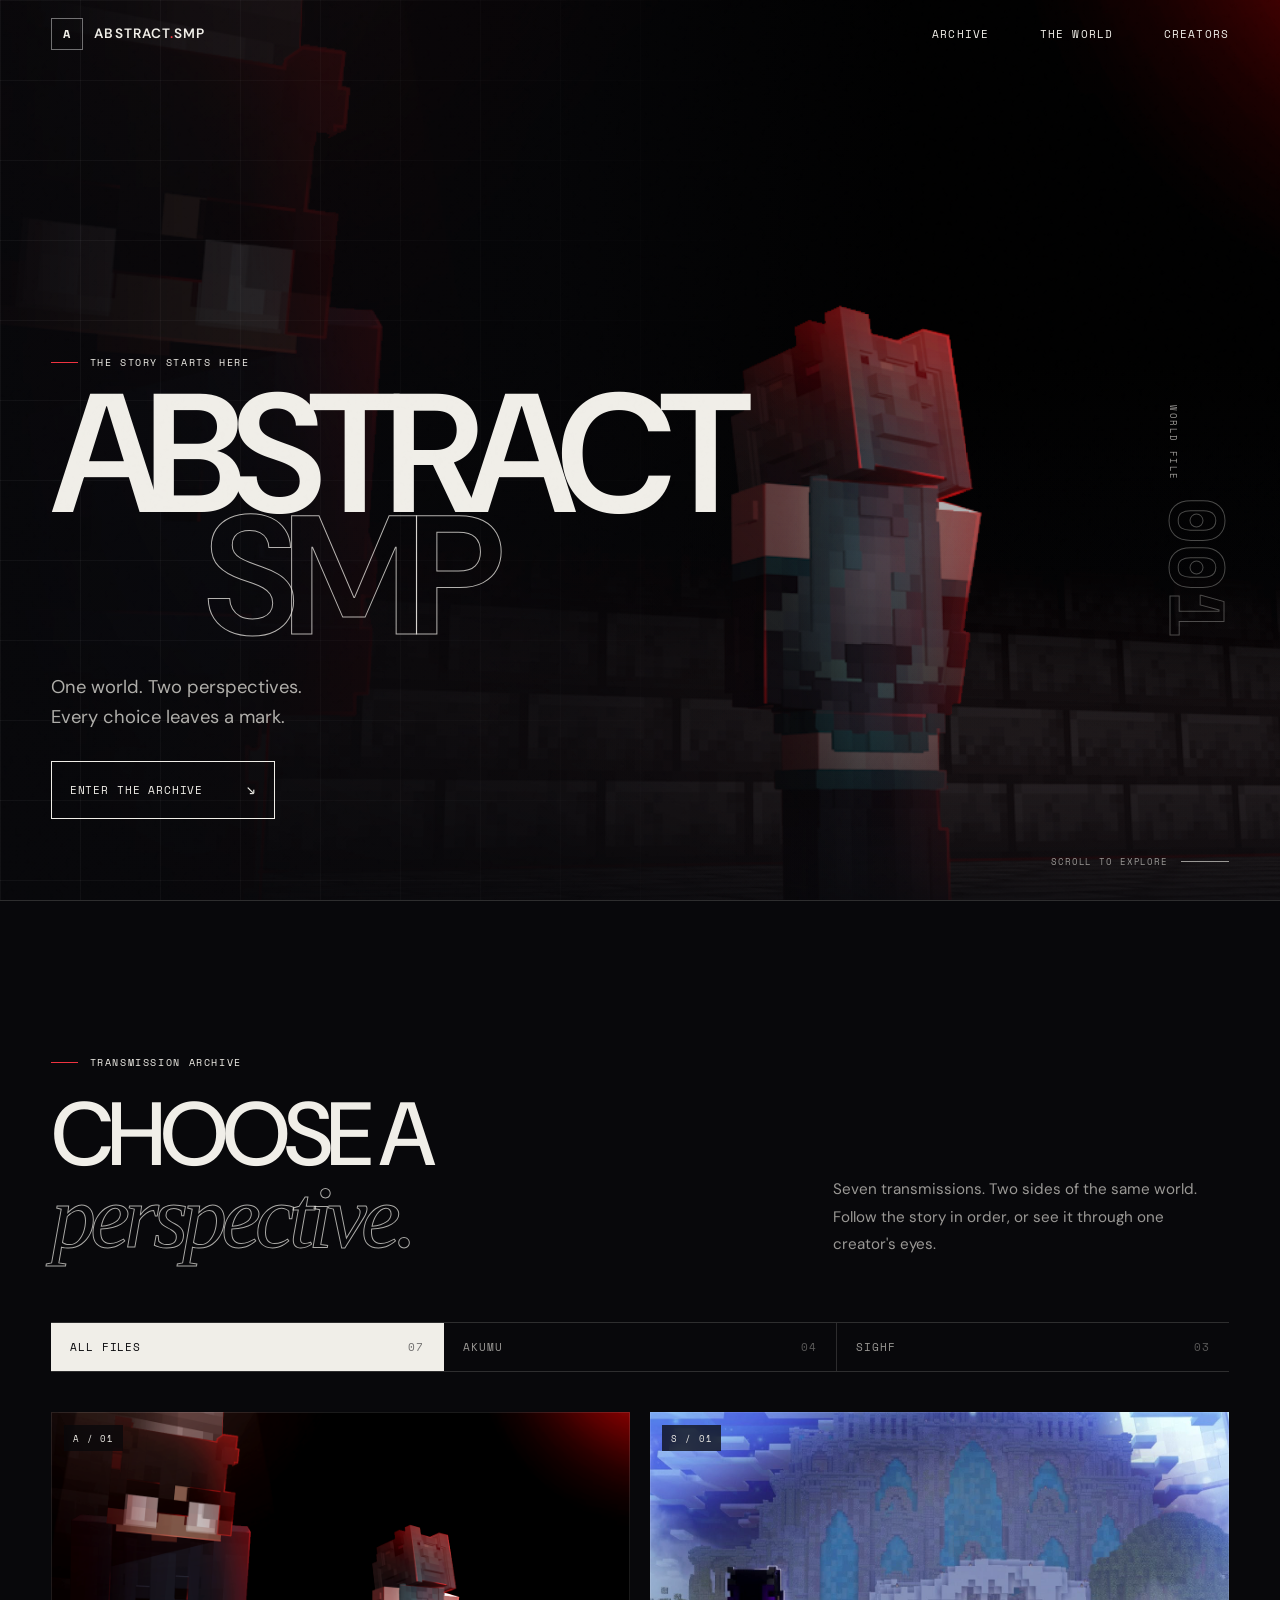
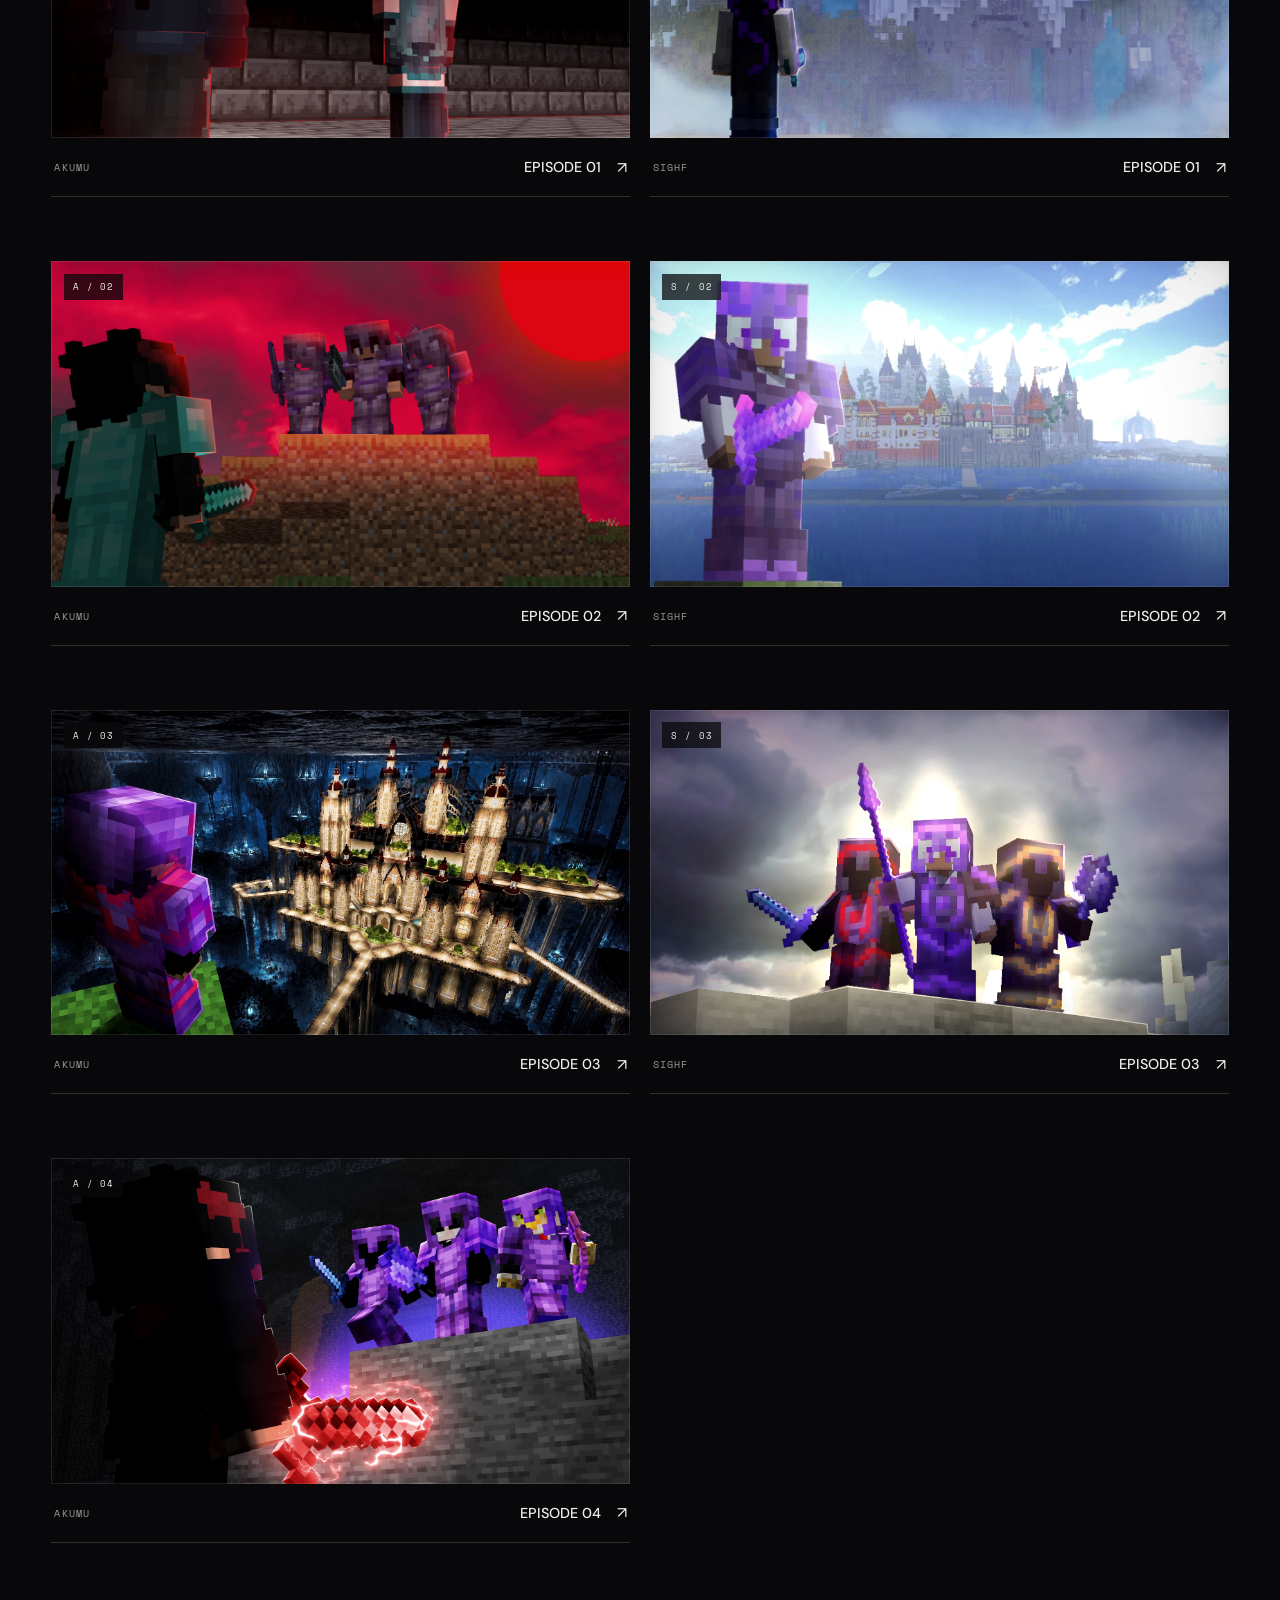
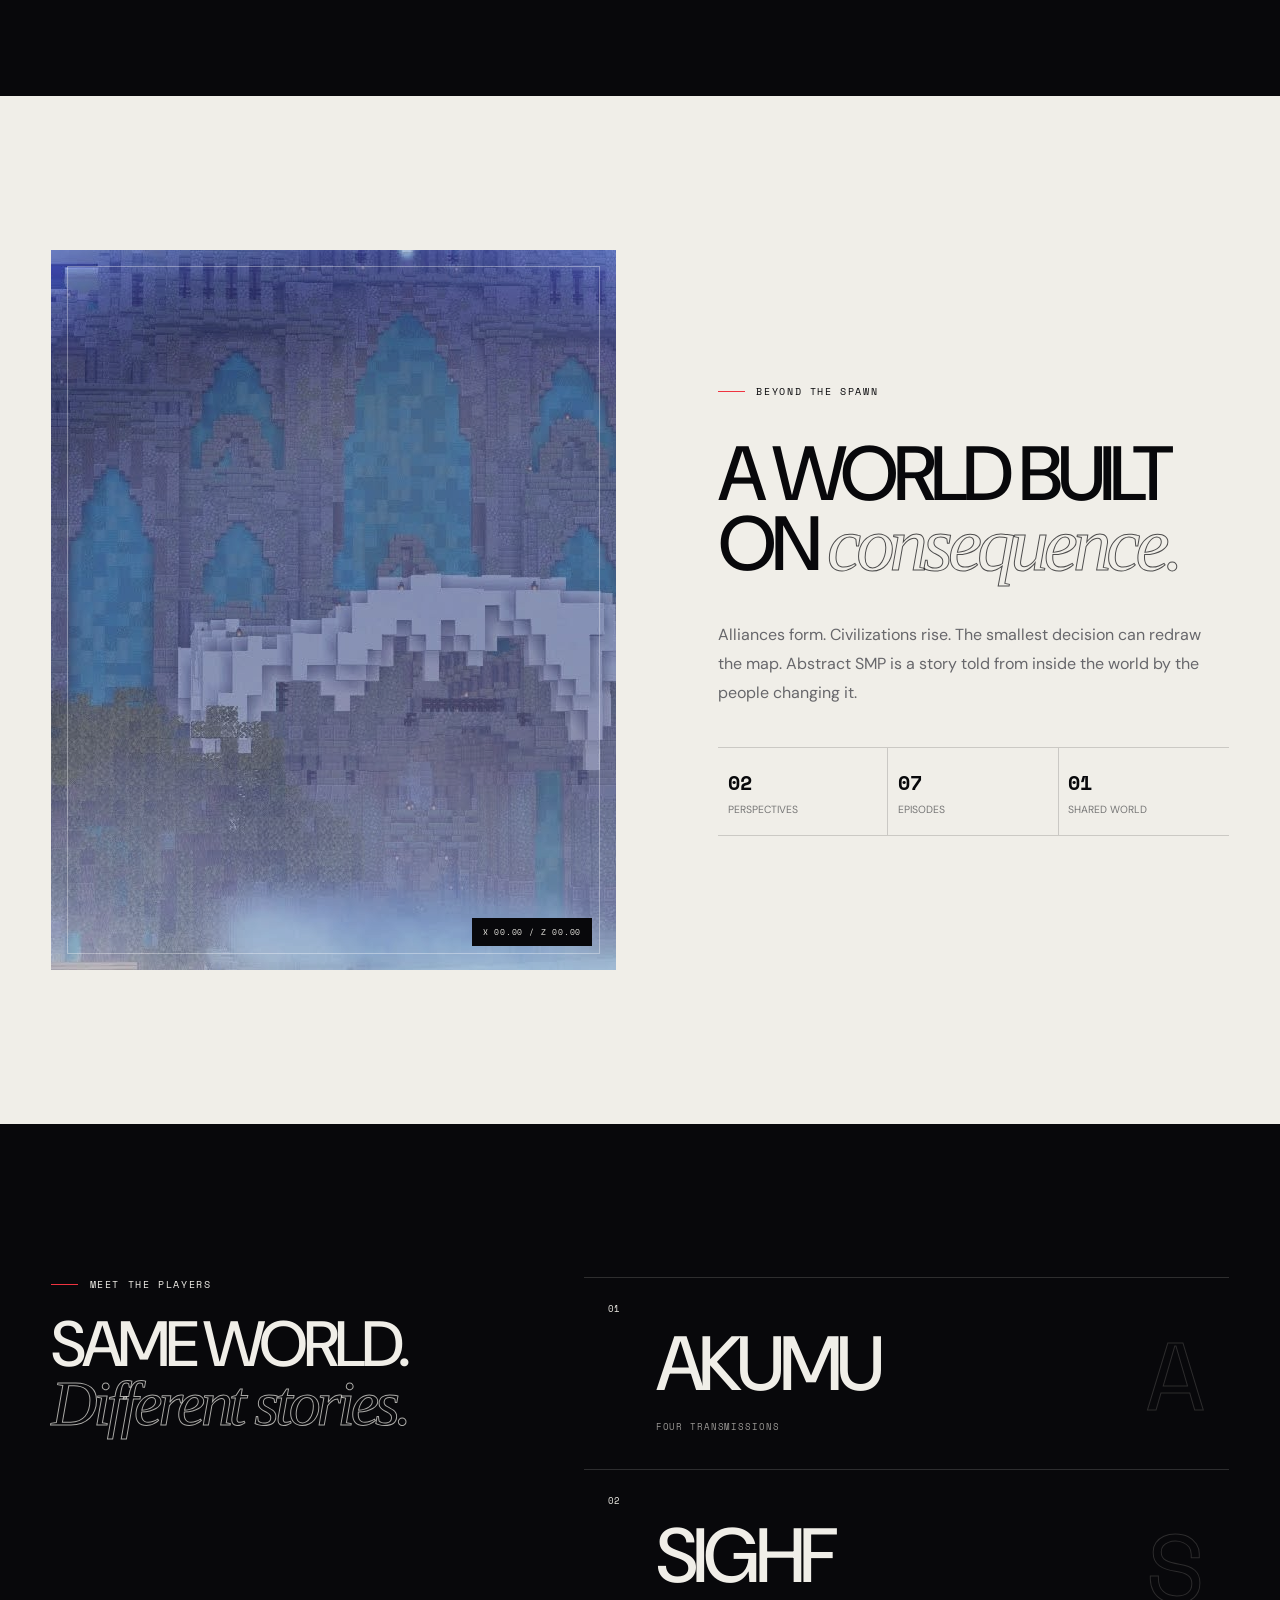
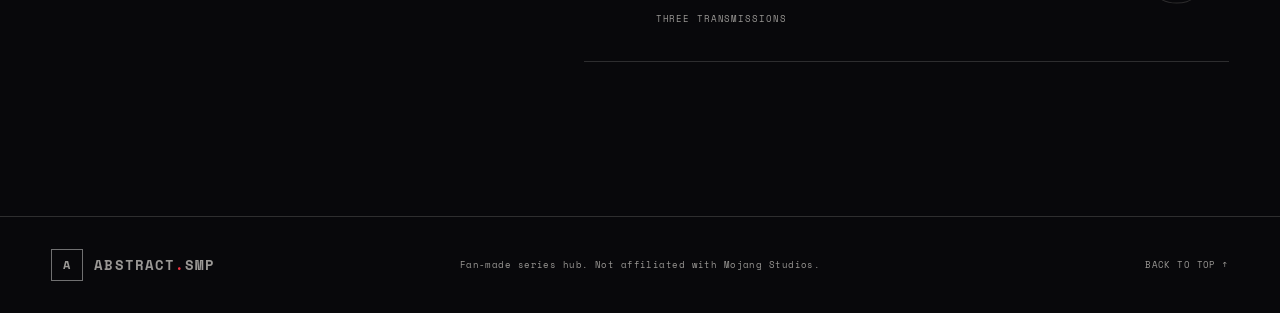
==== index.html @ 82267de4 "Add files via upload" ====
<!doctype html>
<html lang="en">
  <head>
    <meta charset="UTF-8">
    <meta name="viewport" content="width=device-width, initial-scale=1.0">
    <meta name="description" content="The official archive for Abstract SMP — a cinematic Minecraft survival multiplayer series.">
    <meta name="theme-color" content="#08080b">
    <meta property="og:title" content="Abstract SMP">
    <meta property="og:description" content="One world. Two perspectives. Every choice leaves a mark.">
    <meta property="og:image" content="assets/images/thumbnails/akumu/1.png">
    <meta property="og:type" content="website">
    <title>Abstract SMP — Series Archive</title>
    <link rel="icon" href="assets/images/mark.svg" type="image/svg+xml">
    <link rel="stylesheet" href="assets/css/styles.css">
    <script src="assets/js/app.js" defer></script>
  </head>
  <body>
    <a class="skip-link" href="#main-content">Skip to content</a>

    <header class="site-header" data-header>
      <a class="brand" href="#top" aria-label="Abstract SMP home">
        <span class="brand-mark" aria-hidden="true">A</span>
        <span>Abstract<span class="brand-dot">.</span>SMP</span>
      </a>

      <button class="menu-button" type="button" aria-expanded="false" aria-controls="site-nav" data-menu-button>
        <span></span><span></span>
        <span class="sr-only">Toggle navigation</span>
      </button>

      <nav class="site-nav" id="site-nav" aria-label="Main navigation" data-nav>
        <a href="#archive">Archive</a>
        <a href="#world">The world</a>
        <a href="#creators">Creators</a>
      </nav>
    </header>

    <main id="main-content">
      <section class="hero" id="top" aria-labelledby="hero-title">
        <div class="hero-art" aria-hidden="true"></div>
        <div class="hero-shade" aria-hidden="true"></div>
        <div class="hero-grid" aria-hidden="true"></div>

        <div class="hero-content">
          <p class="eyebrow"><span></span> The story starts here</p>
          <h1 id="hero-title"><span>Abstract</span><span class="outline-text">SMP</span></h1>
          <p class="hero-copy">One world. Two perspectives.<br>Every choice leaves a mark.</p>
          <a class="button button-primary" href="#archive">
            Enter the archive
            <span aria-hidden="true">↘</span>
          </a>
        </div>

        <div class="hero-index" aria-hidden="true">
          <span>WORLD FILE</span>
          <strong>001</strong>
        </div>

        <div class="scroll-cue" aria-hidden="true">
          <span>Scroll to explore</span>
          <i></i>
        </div>
      </section>

      <section class="archive section" id="archive" aria-labelledby="archive-title">
        <div class="section-heading reveal">
          <div>
            <p class="eyebrow"><span></span> Transmission archive</p>
            <h2 id="archive-title">Choose a<br><em>perspective.</em></h2>
          </div>
          <p class="section-intro">Seven transmissions. Two sides of the same world. Follow the story in order, or see it through one creator's eyes.</p>
        </div>

        <div class="filter-bar reveal" role="group" aria-label="Filter episodes by creator">
          <button class="filter-button is-active" type="button" data-filter="all" aria-pressed="true">All files <span>07</span></button>
          <button class="filter-button" type="button" data-filter="akumu" aria-pressed="false">Akumu <span>04</span></button>
          <button class="filter-button" type="button" data-filter="sighf" aria-pressed="false">Sighf <span>03</span></button>
        </div>

        <div class="episode-grid" data-episode-grid>
          <article class="episode-card episode-card-featured reveal" data-creator="akumu">
            <div class="episode-image">
              <img src="assets/images/thumbnails/akumu/1.png" alt="Two Minecraft characters in a dark, red-lit chamber" width="1280" height="720">
              <span class="episode-number">A / 01</span>
            </div>
            <div class="episode-meta"><span>Akumu</span><h3>Episode 01</h3><span class="arrow" aria-hidden="true">↗</span></div>
          </article>

          <article class="episode-card reveal" data-creator="sighf">
            <div class="episode-image">
              <img src="assets/images/thumbnails/sighf/1.jpg" alt="Minecraft character facing a monumental blue temple" width="1280" height="720" loading="lazy">
              <span class="episode-number">S / 01</span>
            </div>
            <div class="episode-meta"><span>Sighf</span><h3>Episode 01</h3><span class="arrow" aria-hidden="true">↗</span></div>
          </article>

          <article class="episode-card reveal" data-creator="akumu">
            <div class="episode-image">
              <img src="assets/images/thumbnails/akumu/2.png" alt="A scene from Akumu's second Abstract SMP episode" width="1280" height="720" loading="lazy">
              <span class="episode-number">A / 02</span>
            </div>
            <div class="episode-meta"><span>Akumu</span><h3>Episode 02</h3><span class="arrow" aria-hidden="true">↗</span></div>
          </article>

          <article class="episode-card reveal" data-creator="sighf">
            <div class="episode-image">
              <img src="assets/images/thumbnails/sighf/2.jpg" alt="A scene from Sighf's second Abstract SMP episode" width="1280" height="720" loading="lazy">
              <span class="episode-number">S / 02</span>
            </div>
            <div class="episode-meta"><span>Sighf</span><h3>Episode 02</h3><span class="arrow" aria-hidden="true">↗</span></div>
          </article>

          <article class="episode-card reveal" data-creator="akumu">
            <div class="episode-image">
              <img src="assets/images/thumbnails/akumu/3.png" alt="A scene from Akumu's third Abstract SMP episode" width="1672" height="941" loading="lazy">
              <span class="episode-number">A / 03</span>
            </div>
            <div class="episode-meta"><span>Akumu</span><h3>Episode 03</h3><span class="arrow" aria-hidden="true">↗</span></div>
          </article>

          <article class="episode-card reveal" data-creator="sighf">
            <div class="episode-image">
              <img src="assets/images/thumbnails/sighf/3.jpg" alt="A scene from Sighf's third Abstract SMP episode" width="3840" height="2160" loading="lazy">
              <span class="episode-number">S / 03</span>
            </div>
            <div class="episode-meta"><span>Sighf</span><h3>Episode 03</h3><span class="arrow" aria-hidden="true">↗</span></div>
          </article>

          <article class="episode-card reveal" data-creator="akumu">
            <div class="episode-image">
              <img src="assets/images/thumbnails/akumu/4.png" alt="A scene from Akumu's fourth Abstract SMP episode" width="1672" height="941" loading="lazy">
              <span class="episode-number">A / 04</span>
            </div>
            <div class="episode-meta"><span>Akumu</span><h3>Episode 04</h3><span class="arrow" aria-hidden="true">↗</span></div>
          </article>
        </div>
      </section>

      <section class="world section" id="world" aria-labelledby="world-title">
        <div class="world-image reveal">
          <img src="assets/images/thumbnails/sighf/1.jpg" alt="A lone character standing before the Abstract SMP temple" width="1280" height="720" loading="lazy">
          <span class="coordinate">X 00.00 / Z 00.00</span>
        </div>
        <div class="world-copy reveal">
          <p class="eyebrow"><span></span> Beyond the spawn</p>
          <h2 id="world-title">A world built on <em>consequence.</em></h2>
          <p>Alliances form. Civilizations rise. The smallest decision can redraw the map. Abstract SMP is a story told from inside the world by the people changing it.</p>
          <div class="world-stats" aria-label="Series statistics">
            <div><strong>02</strong><span>Perspectives</span></div>
            <div><strong>07</strong><span>Episodes</span></div>
            <div><strong>01</strong><span>Shared world</span></div>
          </div>
        </div>
      </section>

      <section class="creators section" id="creators" aria-labelledby="creators-title">
        <div class="creator-title reveal">
          <p class="eyebrow"><span></span> Meet the players</p>
          <h2 id="creators-title">Same world.<br><em>Different stories.</em></h2>
        </div>
        <div class="creator-list">
          <article class="creator reveal">
            <span class="creator-id">01</span>
            <div><h3>Akumu</h3><p>Four transmissions</p></div>
            <span class="creator-symbol" aria-hidden="true">A</span>
          </article>
          <article class="creator reveal">
            <span class="creator-id">02</span>
            <div><h3>Sighf</h3><p>Three transmissions</p></div>
            <span class="creator-symbol" aria-hidden="true">S</span>
          </article>
        </div>
      </section>
    </main>

    <footer class="site-footer">
      <a class="brand" href="#top"><span class="brand-mark" aria-hidden="true">A</span><span>Abstract<span class="brand-dot">.</span>SMP</span></a>
      <p>Fan-made series hub. Not affiliated with Mojang Studios.</p>
      <a href="#top">Back to top ↑</a>
    </footer>
  </body>
</html>
---- assets/css/styles.css ----
@import url("https://fonts.googleapis.com/css2?family=DM+Sans:wght@400;500;600&family=Space+Mono:wght@400;700&display=swap");

:root {
  --ink: #08080b;
  --paper: #f0eee8;
  --muted: #9a9895;
  --line: rgba(240, 238, 232, 0.16);
  --red: #ef3340;
  --blue: #8bbcff;
  --page-padding: clamp(1.25rem, 4vw, 4.5rem);
  --font-body: "DM Sans", Arial, sans-serif;
  --font-mono: "Space Mono", Consolas, monospace;
}

* { box-sizing: border-box; }
html { scroll-behavior: smooth; }
body {
  margin: 0;
  background: var(--ink);
  color: var(--paper);
  font-family: var(--font-body);
  overflow-x: hidden;
}
body::before {
  position: fixed;
  inset: 0;
  z-index: 20;
  background-image: url("data:image/svg+xml,%3Csvg viewBox='0 0 180 180' xmlns='http://www.w3.org/2000/svg'%3E%3Cfilter id='n'%3E%3CfeTurbulence type='fractalNoise' baseFrequency='.9' numOctaves='4' stitchTiles='stitch'/%3E%3C/filter%3E%3Crect width='100%25' height='100%25' filter='url(%23n)' opacity='.25'/%3E%3C/svg%3E");
  content: "";
  opacity: 0.035;
  pointer-events: none;
}
a { color: inherit; text-decoration: none; }
button { color: inherit; font: inherit; }
img { display: block; max-width: 100%; }
.sr-only { position: absolute; width: 1px; height: 1px; overflow: hidden; clip: rect(0, 0, 0, 0); }
.skip-link { position: fixed; z-index: 100; top: 1rem; left: 1rem; padding: .7rem 1rem; background: var(--paper); color: var(--ink); transform: translateY(-200%); }
.skip-link:focus { transform: none; }

.site-header {
  position: fixed;
  z-index: 10;
  top: 0;
  left: 0;
  width: 100%;
  display: flex;
  align-items: center;
  justify-content: space-between;
  padding: 1.1rem var(--page-padding);
  border-bottom: 1px solid transparent;
  transition: background .25s, border-color .25s, padding .25s;
}
.site-header.is-scrolled { padding-block: .75rem; border-color: var(--line); background: rgba(8, 8, 11, .88); backdrop-filter: blur(16px); }
.brand { display: flex; align-items: center; gap: .7rem; font-size: .85rem; font-weight: 600; letter-spacing: .08em; text-transform: uppercase; }
.brand-mark { display: grid; width: 2rem; height: 2rem; place-items: center; border: 1px solid rgba(255,255,255,.42); font-family: var(--font-mono); font-size: .75rem; }
.brand-dot { color: var(--red); }
.site-nav { display: flex; gap: clamp(1.5rem, 4vw, 4rem); font-family: var(--font-mono); font-size: .68rem; letter-spacing: .1em; text-transform: uppercase; }
.site-nav a { position: relative; padding-block: .5rem; }
.site-nav a::after { position: absolute; right: 0; bottom: 0; left: 0; height: 1px; background: var(--red); content: ""; transform: scaleX(0); transform-origin: right; transition: transform .25s; }
.site-nav a:hover::after, .site-nav a:focus-visible::after { transform: scaleX(1); transform-origin: left; }
.menu-button { display: none; border: 0; background: none; }

.hero { position: relative; min-height: 100svh; display: flex; align-items: flex-end; padding: 8rem var(--page-padding) clamp(4rem, 9vh, 7rem); isolation: isolate; overflow: hidden; }
.hero-art { position: absolute; z-index: -4; inset: 0; background: url("../images/thumbnails/akumu/1.png") center 42% / cover no-repeat; transform: scale(1.04); animation: hero-arrive 1.4s cubic-bezier(.2,.8,.2,1) both; }
.hero-shade { position: absolute; z-index: -3; inset: 0; background: linear-gradient(90deg, rgba(8,8,11,.97) 0%, rgba(8,8,11,.69) 43%, rgba(8,8,11,.1) 72%), linear-gradient(0deg, rgba(8,8,11,.9), transparent 60%); }
.hero-grid { position: absolute; z-index: -2; inset: 0; background-image: linear-gradient(rgba(255,255,255,.045) 1px, transparent 1px), linear-gradient(90deg, rgba(255,255,255,.045) 1px, transparent 1px); background-size: 6.25vw 6.25vw; mask-image: linear-gradient(to right, #000, transparent 65%); }
.hero-content { width: min(900px, 80vw); }
.eyebrow { display: flex; align-items: center; gap: .7rem; margin: 0 0 1.5rem; font-family: var(--font-mono); font-size: .63rem; letter-spacing: .16em; text-transform: uppercase; }
.eyebrow span { width: 1.7rem; height: 1px; background: var(--red); }
.hero h1 { margin: 0; font-size: clamp(4.5rem, 13.2vw, 12rem); font-weight: 600; letter-spacing: -.085em; line-height: .72; text-transform: uppercase; }
.hero h1 > span { display: block; }
.outline-text { color: transparent; -webkit-text-stroke: 1px rgba(240,238,232,.74); margin-left: 17%; }
.hero-copy { margin: clamp(2rem, 4vh, 3.5rem) 0 1.8rem; color: rgba(240,238,232,.72); font-size: clamp(.95rem, 1.5vw, 1.15rem); line-height: 1.6; }
.button { display: inline-flex; align-items: center; justify-content: space-between; gap: 2rem; min-width: 14rem; padding: 1rem 1.1rem; border: 1px solid var(--paper); font-family: var(--font-mono); font-size: .66rem; letter-spacing: .08em; text-transform: uppercase; transition: color .25s, background .25s; }
.button:hover, .button:focus-visible { background: var(--paper); color: var(--ink); }
.button span { font-size: 1rem; }
.hero-index { position: absolute; top: 45%; right: var(--page-padding); display: flex; align-items: flex-end; gap: 1rem; writing-mode: vertical-rl; }
.hero-index span { color: var(--muted); font-family: var(--font-mono); font-size: .55rem; letter-spacing: .18em; }
.hero-index strong { color: transparent; font-family: var(--font-mono); font-size: clamp(3rem, 6vw, 6rem); line-height: .8; -webkit-text-stroke: 1px rgba(240,238,232,.3); }
.scroll-cue { position: absolute; right: var(--page-padding); bottom: 2rem; display: flex; align-items: center; gap: .8rem; color: var(--muted); font-family: var(--font-mono); font-size: .55rem; letter-spacing: .1em; text-transform: uppercase; }
.scroll-cue i { width: 3rem; height: 1px; background: var(--muted); transform-origin: left; animation: pulse-line 1.8s ease-in-out infinite; }

.section { padding: clamp(6rem, 12vw, 11rem) var(--page-padding); }
.section-heading { display: grid; grid-template-columns: 1.3fr .7fr; align-items: end; gap: 3rem; margin-bottom: 4rem; }
.section h2 { margin: 0; font-size: clamp(3rem, 7vw, 7rem); font-weight: 500; letter-spacing: -.065em; line-height: .92; text-transform: uppercase; }
.section h2 em { color: transparent; font-family: Georgia, serif; font-weight: 400; text-transform: none; -webkit-text-stroke: 1px rgba(240,238,232,.7); }
.section-intro { max-width: 31rem; margin: 0; color: var(--muted); font-size: .95rem; line-height: 1.8; }
.archive { border-top: 1px solid var(--line); }
.filter-bar { display: flex; margin-bottom: 2.5rem; border-block: 1px solid var(--line); }
.filter-button { display: flex; flex: 1; justify-content: space-between; padding: 1rem 1.2rem; border: 0; border-right: 1px solid var(--line); background: none; color: var(--muted); cursor: pointer; font-family: var(--font-mono); font-size: .66rem; letter-spacing: .08em; text-transform: uppercase; transition: background .2s, color .2s; }
.filter-button:last-child { border-right: 0; }
.filter-button:hover, .filter-button.is-active { background: var(--paper); color: var(--ink); }
.filter-button span { opacity: .55; }
.episode-grid { display: grid; grid-template-columns: repeat(2, 1fr); gap: clamp(2rem, 5vw, 5rem) 1.2rem; }
.episode-card { min-width: 0; transition: opacity .3s, transform .3s; }
.episode-card.is-hidden { display: none; }
.episode-image { position: relative; aspect-ratio: 16/9; overflow: hidden; background: #151519; }
.episode-image::after { position: absolute; inset: 0; border: 1px solid rgba(255,255,255,.1); content: ""; }
.episode-image img { width: 100%; height: 100%; object-fit: cover; filter: saturate(.82) contrast(1.04); transition: transform .65s cubic-bezier(.2,.8,.2,1), filter .3s; }
.episode-card:hover img { transform: scale(1.035); filter: saturate(1) contrast(1.04); }
.episode-number { position: absolute; z-index: 1; top: .8rem; left: .8rem; padding: .4rem .55rem; background: rgba(8,8,11,.75); backdrop-filter: blur(6px); font-family: var(--font-mono); font-size: .55rem; letter-spacing: .1em; }
.episode-meta { display: grid; grid-template-columns: 1fr auto auto; align-items: center; gap: 1rem; padding: 1.15rem .2rem; border-bottom: 1px solid var(--line); }
.episode-meta > span:first-child { color: var(--muted); font-family: var(--font-mono); font-size: .6rem; letter-spacing: .12em; text-transform: uppercase; }
.episode-meta h3 { margin: 0; font-size: .9rem; font-weight: 500; text-transform: uppercase; }
.arrow { transition: transform .2s; }
.episode-card:hover .arrow { transform: translate(3px, -3px); }

.world { display: grid; grid-template-columns: 1.05fr .95fr; gap: clamp(3rem, 8vw, 8rem); align-items: center; background: var(--paper); color: var(--ink); }
.world-image { position: relative; }
.world-image::before { position: absolute; z-index: 1; inset: 1rem; border: 1px solid rgba(255,255,255,.35); content: ""; pointer-events: none; }
.world-image img { width: 100%; aspect-ratio: 4/5; object-fit: cover; filter: grayscale(.35) contrast(1.1); }
.coordinate { position: absolute; z-index: 2; right: 1.5rem; bottom: 1.5rem; padding: .5rem .65rem; background: var(--ink); color: var(--paper); font-family: var(--font-mono); font-size: .5rem; letter-spacing: .1em; }
.world-copy .eyebrow { margin-bottom: 2.5rem; }
.world-copy h2 { font-size: clamp(3rem, 6vw, 6.5rem); }
.world-copy h2 em { -webkit-text-stroke-color: rgba(8,8,11,.7); }
.world-copy > p:not(.eyebrow) { max-width: 31rem; margin: 2.5rem 0; color: #67676b; font-size: 1rem; line-height: 1.8; }
.world-stats { display: grid; grid-template-columns: repeat(3, 1fr); border-block: 1px solid rgba(8,8,11,.16); }
.world-stats div { display: flex; flex-direction: column; gap: .4rem; padding: 1.2rem .6rem; border-right: 1px solid rgba(8,8,11,.16); }
.world-stats div:last-child { border: 0; }
.world-stats strong { font-family: var(--font-mono); font-size: 1.25rem; }
.world-stats span { color: #777; font-size: .65rem; text-transform: uppercase; }

.creators { display: grid; grid-template-columns: .8fr 1.2fr; gap: clamp(3rem, 8vw, 8rem); }
.creator-title { position: sticky; top: 8rem; align-self: start; }
.creator-title h2 { font-size: clamp(2.8rem, 5vw, 5rem); }
.creator-list { border-top: 1px solid var(--line); }
.creator { position: relative; display: grid; grid-template-columns: 3rem 1fr auto; align-items: center; min-height: 12rem; padding: 1.5rem; border-bottom: 1px solid var(--line); overflow: hidden; transition: background .25s, color .25s; }
.creator:hover { background: var(--paper); color: var(--ink); }
.creator-id { align-self: start; font-family: var(--font-mono); font-size: .55rem; }
.creator h3 { margin: 0; font-size: clamp(2.5rem, 6vw, 5.5rem); font-weight: 500; letter-spacing: -.06em; text-transform: uppercase; }
.creator p { margin: .4rem 0 0; color: var(--muted); font-family: var(--font-mono); font-size: .55rem; letter-spacing: .1em; text-transform: uppercase; }
.creator-symbol { color: transparent; font-family: var(--font-mono); font-size: 6rem; -webkit-text-stroke: 1px rgba(154,152,149,.25); transition: transform .3s; }
.creator:hover .creator-symbol { transform: rotate(-6deg) scale(1.08); }

.site-footer { display: grid; grid-template-columns: 1fr auto 1fr; align-items: center; gap: 2rem; padding: 2rem var(--page-padding); border-top: 1px solid var(--line); color: var(--muted); font-family: var(--font-mono); font-size: .55rem; letter-spacing: .05em; }
.site-footer > a:last-child { justify-self: end; text-transform: uppercase; }
.reveal { opacity: 0; transform: translateY(28px); transition: opacity .7s ease, transform .7s cubic-bezier(.2,.8,.2,1); }
.reveal.is-visible { opacity: 1; transform: none; }

@keyframes hero-arrive { from { opacity: 0; transform: scale(1.12); } to { opacity: 1; transform: scale(1.04); } }
@keyframes pulse-line { 0%,100% { transform: scaleX(.25); opacity: .3; } 50% { transform: scaleX(1); opacity: 1; } }

@media (max-width: 800px) {
  .menu-button { display: grid; width: 2.5rem; height: 2.5rem; place-content: center; gap: .35rem; cursor: pointer; }
  .menu-button > span:not(.sr-only) { width: 1.3rem; height: 1px; background: var(--paper); transition: transform .2s; }
  .menu-button[aria-expanded="true"] > span:first-child { transform: translateY(3px) rotate(45deg); }
  .menu-button[aria-expanded="true"] > span:nth-child(2) { transform: translateY(-3px) rotate(-45deg); }
  .site-nav { position: absolute; top: 100%; right: 0; left: 0; display: none; flex-direction: column; gap: 0; padding: 1rem var(--page-padding) 2rem; background: rgba(8,8,11,.97); border-bottom: 1px solid var(--line); }
  .site-nav.is-open { display: flex; }
  .site-nav a { padding: 1rem 0; border-bottom: 1px solid var(--line); }
  .hero-content { width: 100%; }
  .hero h1 { font-size: clamp(4rem, 20vw, 7rem); }
  .outline-text { margin-left: 8%; }
  .hero-index { top: 20%; }
  .scroll-cue { display: none; }
  .section-heading, .world, .creators { grid-template-columns: 1fr; }
  .section-heading { align-items: start; }
  .episode-grid { gap-block: 2.5rem; }
  .creator-title { position: static; }
  .site-footer { grid-template-columns: 1fr auto; }
  .site-footer p { grid-column: 1 / -1; grid-row: 2; }
}

@media (max-width: 560px) {
  .hero-shade { background: linear-gradient(90deg, rgba(8,8,11,.9), rgba(8,8,11,.25)), linear-gradient(0deg, rgba(8,8,11,.95), transparent 75%); }
  .hero-grid { background-size: 20vw 20vw; }
  .hero-index { display: none; }
  .episode-grid { grid-template-columns: 1fr; }
  .filter-button { padding-inline: .65rem; }
  .filter-button span { display: none; }
  .world-stats { grid-template-columns: 1fr; }
  .world-stats div { flex-direction: row; align-items: baseline; border-right: 0; border-bottom: 1px solid rgba(8,8,11,.16); }
  .creator { min-height: 9rem; grid-template-columns: 2rem 1fr auto; padding-inline: .5rem; }
  .creator-symbol { font-size: 3rem; }
  .site-footer { gap: 1rem; }
}

@media (prefers-reduced-motion: reduce) {
  html { scroll-behavior: auto; }
  *, *::before, *::after { animation-duration: .01ms !important; animation-iteration-count: 1 !important; transition-duration: .01ms !important; }
  .reveal { opacity: 1; transform: none; }
}
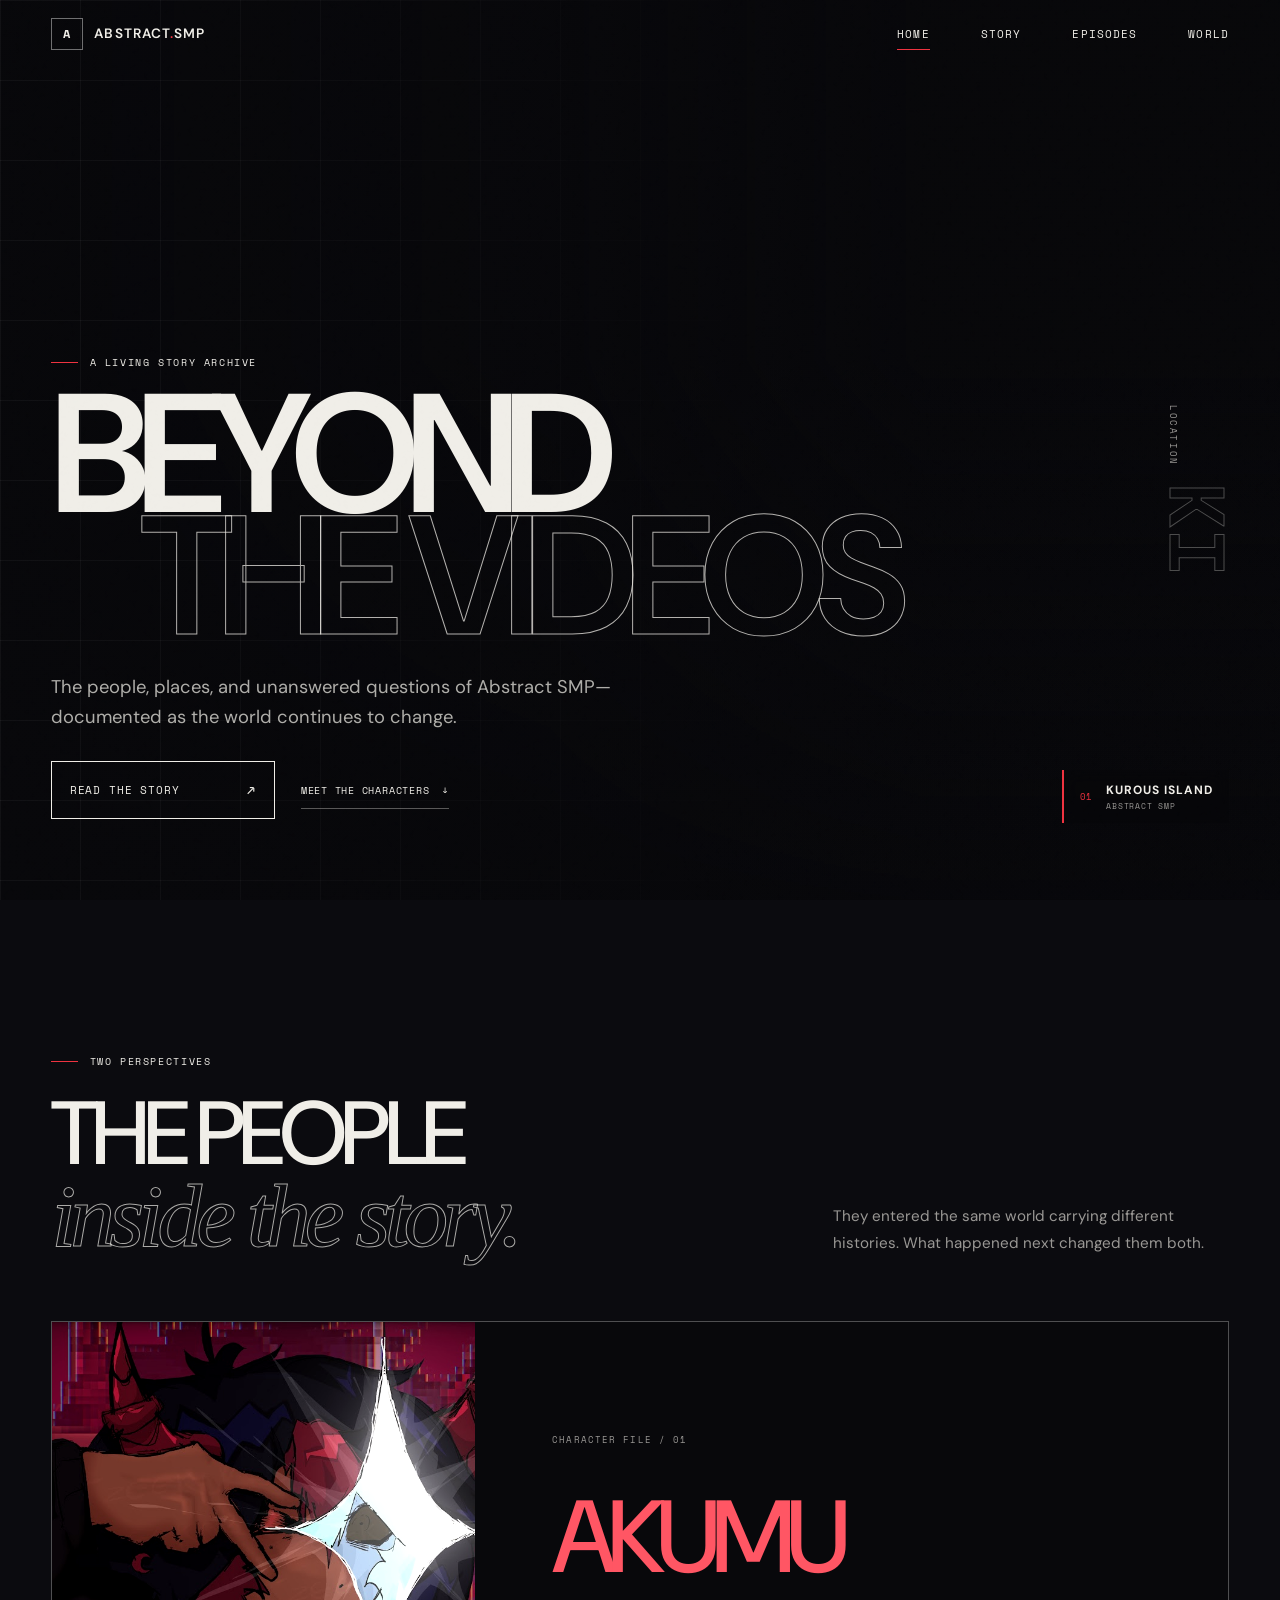
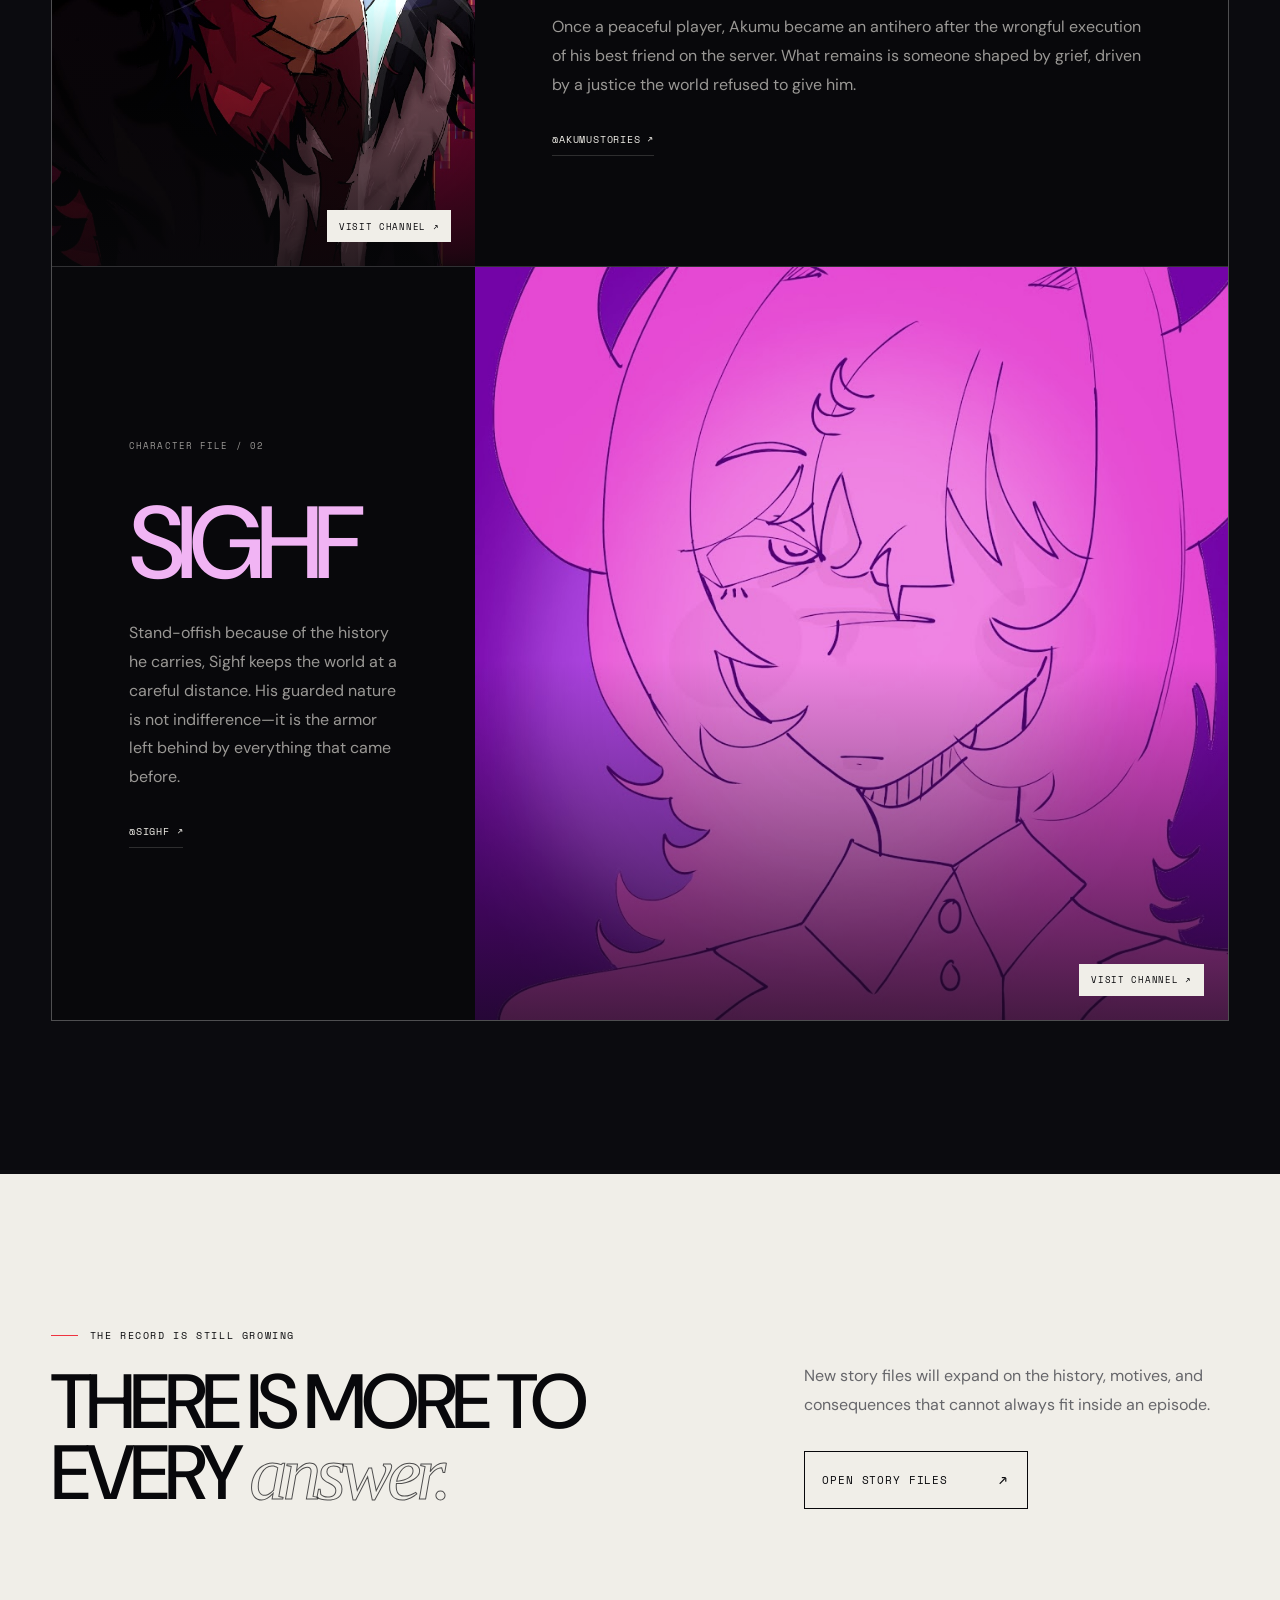
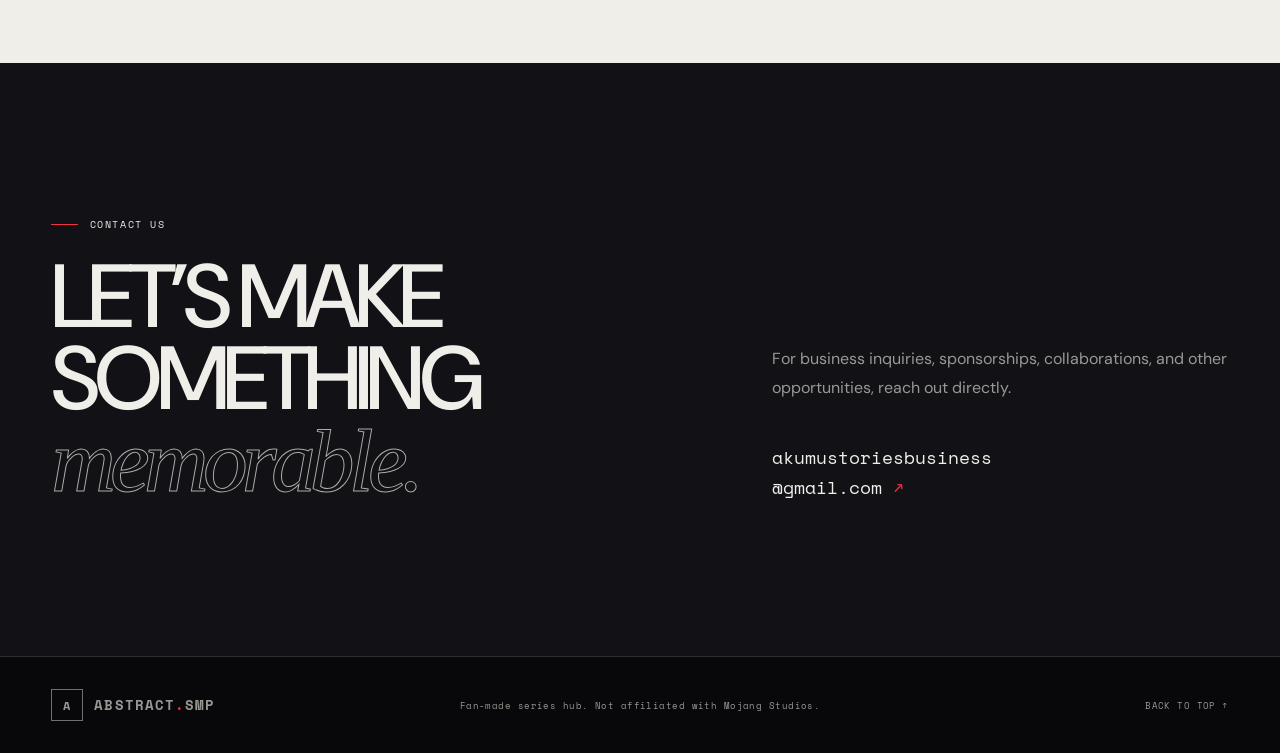
==== commit f5fe33a8: "Add files via upload" ====
--- a/index.html
+++ b/index.html
@@ -3,13 +3,13 @@
   <head>
     <meta charset="UTF-8">
     <meta name="viewport" content="width=device-width, initial-scale=1.0">
-    <meta name="description" content="The official archive for Abstract SMP — a cinematic Minecraft survival multiplayer series.">
+    <meta name="description" content="The living companion site for Abstract SMP — character histories, world lore, and the stories behind the videos.">
     <meta name="theme-color" content="#08080b">
-    <meta property="og:title" content="Abstract SMP">
-    <meta property="og:description" content="One world. Two perspectives. Every choice leaves a mark.">
-    <meta property="og:image" content="assets/images/thumbnails/akumu/1.png">
+    <meta property="og:title" content="Abstract SMP — The Story Continues">
+    <meta property="og:description" content="Go beyond the videos and deeper into the world of Abstract SMP.">
+    <meta property="og:image" content="assets/images/bgs/KurousIsland.png">
     <meta property="og:type" content="website">
-    <title>Abstract SMP — Series Archive</title>
+    <title>Abstract SMP — The Story Continues</title>
     <link rel="icon" href="assets/images/mark.svg" type="image/svg+xml">
     <link rel="stylesheet" href="assets/css/styles.css">
     <script src="assets/js/app.js" defer></script>
@@ -18,163 +18,104 @@
     <a class="skip-link" href="#main-content">Skip to content</a>
 
     <header class="site-header" data-header>
-      <a class="brand" href="#top" aria-label="Abstract SMP home">
+      <a class="brand" href="index.html" aria-label="Abstract SMP home">
         <span class="brand-mark" aria-hidden="true">A</span>
         <span>Abstract<span class="brand-dot">.</span>SMP</span>
       </a>
-
       <button class="menu-button" type="button" aria-expanded="false" aria-controls="site-nav" data-menu-button>
-        <span></span><span></span>
-        <span class="sr-only">Toggle navigation</span>
+        <span></span><span></span><span class="sr-only">Toggle navigation</span>
       </button>
-
       <nav class="site-nav" id="site-nav" aria-label="Main navigation" data-nav>
-        <a href="#archive">Archive</a>
-        <a href="#world">The world</a>
-        <a href="#creators">Creators</a>
+        <a class="is-current" href="index.html" aria-current="page">Home</a>
+        <a href="story.html">Story</a>
+        <a href="episodes.html">Episodes</a>
+        <a href="world.html">World</a>
       </nav>
     </header>
 
     <main id="main-content">
-      <section class="hero" id="top" aria-labelledby="hero-title">
-        <div class="hero-art" aria-hidden="true"></div>
-        <div class="hero-shade" aria-hidden="true"></div>
+      <section class="hero home-hero" id="top" aria-labelledby="hero-title">
+        <div class="home-hero-art" aria-hidden="true"></div>
+        <div class="hero-shade home-hero-shade" aria-hidden="true"></div>
         <div class="hero-grid" aria-hidden="true"></div>
+        <div class="hero-content">
+          <p class="eyebrow"><span></span> A living story archive</p>
+          <h1 id="hero-title"><span>Beyond</span><span class="outline-text">the videos</span></h1>
+          <p class="hero-copy">The people, places, and unanswered questions of Abstract SMP—documented as the world continues to change.</p>
+          <div class="hero-actions">
+            <a class="button button-primary" href="story.html">Read the story <span aria-hidden="true">↗</span></a>
+            <a class="text-link" href="#characters">Meet the characters <span aria-hidden="true">↓</span></a>
+          </div>
+        </div>
+        <div class="hero-index" aria-hidden="true"><span>LOCATION</span><strong>KI</strong></div>
+        <div class="location-label"><span>01</span><div><strong>Kurous Island</strong><small>Abstract SMP</small></div></div>
+      </section>
 
-        <div class="hero-content">
-          <p class="eyebrow"><span></span> The story starts here</p>
-          <h1 id="hero-title"><span>Abstract</span><span class="outline-text">SMP</span></h1>
-          <p class="hero-copy">One world. Two perspectives.<br>Every choice leaves a mark.</p>
-          <a class="button button-primary" href="#archive">
-            Enter the archive
-            <span aria-hidden="true">↘</span>
-          </a>
+      <section class="characters-section section" id="characters" aria-labelledby="characters-title">
+        <div class="section-heading reveal">
+          <div>
+            <p class="eyebrow"><span></span> Two perspectives</p>
+            <h2 id="characters-title">The people<br><em>inside the story.</em></h2>
+          </div>
+          <p class="section-intro">They entered the same world carrying different histories. What happened next changed them both.</p>
         </div>
 
-        <div class="hero-index" aria-hidden="true">
-          <span>WORLD FILE</span>
-          <strong>001</strong>
-        </div>
-
-        <div class="scroll-cue" aria-hidden="true">
-          <span>Scroll to explore</span>
-          <i></i>
-        </div>
-      </section>
-
-      <section class="archive section" id="archive" aria-labelledby="archive-title">
-        <div class="section-heading reveal">
-          <div>
-            <p class="eyebrow"><span></span> Transmission archive</p>
-            <h2 id="archive-title">Choose a<br><em>perspective.</em></h2>
-          </div>
-          <p class="section-intro">Seven transmissions. Two sides of the same world. Follow the story in order, or see it through one creator's eyes.</p>
-        </div>
-
-        <div class="filter-bar reveal" role="group" aria-label="Filter episodes by creator">
-          <button class="filter-button is-active" type="button" data-filter="all" aria-pressed="true">All files <span>07</span></button>
-          <button class="filter-button" type="button" data-filter="akumu" aria-pressed="false">Akumu <span>04</span></button>
-          <button class="filter-button" type="button" data-filter="sighf" aria-pressed="false">Sighf <span>03</span></button>
-        </div>
-
-        <div class="episode-grid" data-episode-grid>
-          <article class="episode-card episode-card-featured reveal" data-creator="akumu">
-            <div class="episode-image">
-              <img src="assets/images/thumbnails/akumu/1.png" alt="Two Minecraft characters in a dark, red-lit chamber" width="1280" height="720">
-              <span class="episode-number">A / 01</span>
+        <div class="character-grid">
+          <article class="character-card character-akumu reveal">
+            <a class="character-portrait" href="https://www.youtube.com/@AkumuStories" target="_blank" rel="noopener noreferrer" aria-label="Visit Akumu Stories on YouTube">
+              <img src="assets/images/creators/akumu.jpg" alt="Akumu's YouTube profile portrait" width="900" height="900">
+              <span>Visit channel ↗</span>
+            </a>
+            <div class="character-copy">
+              <p class="character-number">Character file / 01</p>
+              <h3>Akumu</h3>
+              <p>Once a peaceful player, Akumu became an antihero after the wrongful execution of his best friend on the server. What remains is someone shaped by grief, driven by a justice the world refused to give him.</p>
+              <a href="https://www.youtube.com/@AkumuStories" target="_blank" rel="noopener noreferrer">@AkumuStories <span aria-hidden="true">↗</span></a>
             </div>
-            <div class="episode-meta"><span>Akumu</span><h3>Episode 01</h3><span class="arrow" aria-hidden="true">↗</span></div>
           </article>
 
-          <article class="episode-card reveal" data-creator="sighf">
-            <div class="episode-image">
-              <img src="assets/images/thumbnails/sighf/1.jpg" alt="Minecraft character facing a monumental blue temple" width="1280" height="720" loading="lazy">
-              <span class="episode-number">S / 01</span>
+          <article class="character-card character-sighf reveal">
+            <a class="character-portrait" href="https://www.youtube.com/@Sighf" target="_blank" rel="noopener noreferrer" aria-label="Visit Sighf on YouTube">
+              <img src="assets/images/creators/sighf.jpg" alt="Sighf's YouTube profile portrait" width="900" height="900">
+              <span>Visit channel ↗</span>
+            </a>
+            <div class="character-copy">
+              <p class="character-number">Character file / 02</p>
+              <h3>Sighf</h3>
+              <p>Stand-offish because of the history he carries, Sighf keeps the world at a careful distance. His guarded nature is not indifference—it is the armor left behind by everything that came before.</p>
+              <a href="https://www.youtube.com/@Sighf" target="_blank" rel="noopener noreferrer">@Sighf <span aria-hidden="true">↗</span></a>
             </div>
-            <div class="episode-meta"><span>Sighf</span><h3>Episode 01</h3><span class="arrow" aria-hidden="true">↗</span></div>
-          </article>
-
-          <article class="episode-card reveal" data-creator="akumu">
-            <div class="episode-image">
-              <img src="assets/images/thumbnails/akumu/2.png" alt="A scene from Akumu's second Abstract SMP episode" width="1280" height="720" loading="lazy">
-              <span class="episode-number">A / 02</span>
-            </div>
-            <div class="episode-meta"><span>Akumu</span><h3>Episode 02</h3><span class="arrow" aria-hidden="true">↗</span></div>
-          </article>
-
-          <article class="episode-card reveal" data-creator="sighf">
-            <div class="episode-image">
-              <img src="assets/images/thumbnails/sighf/2.jpg" alt="A scene from Sighf's second Abstract SMP episode" width="1280" height="720" loading="lazy">
-              <span class="episode-number">S / 02</span>
-            </div>
-            <div class="episode-meta"><span>Sighf</span><h3>Episode 02</h3><span class="arrow" aria-hidden="true">↗</span></div>
-          </article>
-
-          <article class="episode-card reveal" data-creator="akumu">
-            <div class="episode-image">
-              <img src="assets/images/thumbnails/akumu/3.png" alt="A scene from Akumu's third Abstract SMP episode" width="1672" height="941" loading="lazy">
-              <span class="episode-number">A / 03</span>
-            </div>
-            <div class="episode-meta"><span>Akumu</span><h3>Episode 03</h3><span class="arrow" aria-hidden="true">↗</span></div>
-          </article>
-
-          <article class="episode-card reveal" data-creator="sighf">
-            <div class="episode-image">
-              <img src="assets/images/thumbnails/sighf/3.jpg" alt="A scene from Sighf's third Abstract SMP episode" width="3840" height="2160" loading="lazy">
-              <span class="episode-number">S / 03</span>
-            </div>
-            <div class="episode-meta"><span>Sighf</span><h3>Episode 03</h3><span class="arrow" aria-hidden="true">↗</span></div>
-          </article>
-
-          <article class="episode-card reveal" data-creator="akumu">
-            <div class="episode-image">
-              <img src="assets/images/thumbnails/akumu/4.png" alt="A scene from Akumu's fourth Abstract SMP episode" width="1672" height="941" loading="lazy">
-              <span class="episode-number">A / 04</span>
-            </div>
-            <div class="episode-meta"><span>Akumu</span><h3>Episode 04</h3><span class="arrow" aria-hidden="true">↗</span></div>
           </article>
         </div>
       </section>
 
-      <section class="world section" id="world" aria-labelledby="world-title">
-        <div class="world-image reveal">
-          <img src="assets/images/thumbnails/sighf/1.jpg" alt="A lone character standing before the Abstract SMP temple" width="1280" height="720" loading="lazy">
-          <span class="coordinate">X 00.00 / Z 00.00</span>
-        </div>
-        <div class="world-copy reveal">
-          <p class="eyebrow"><span></span> Beyond the spawn</p>
-          <h2 id="world-title">A world built on <em>consequence.</em></h2>
-          <p>Alliances form. Civilizations rise. The smallest decision can redraw the map. Abstract SMP is a story told from inside the world by the people changing it.</p>
-          <div class="world-stats" aria-label="Series statistics">
-            <div><strong>02</strong><span>Perspectives</span></div>
-            <div><strong>07</strong><span>Episodes</span></div>
-            <div><strong>01</strong><span>Shared world</span></div>
+      <section class="latest-story section" aria-labelledby="latest-title">
+        <div class="latest-story-inner reveal">
+          <div>
+            <p class="eyebrow"><span></span> The record is still growing</p>
+            <h2 id="latest-title">There is more to every <em>answer.</em></h2>
+          </div>
+          <div>
+            <p>New story files will expand on the history, motives, and consequences that cannot always fit inside an episode.</p>
+            <a class="button" href="story.html">Open story files <span aria-hidden="true">↗</span></a>
           </div>
         </div>
       </section>
 
-      <section class="creators section" id="creators" aria-labelledby="creators-title">
-        <div class="creator-title reveal">
-          <p class="eyebrow"><span></span> Meet the players</p>
-          <h2 id="creators-title">Same world.<br><em>Different stories.</em></h2>
-        </div>
-        <div class="creator-list">
-          <article class="creator reveal">
-            <span class="creator-id">01</span>
-            <div><h3>Akumu</h3><p>Four transmissions</p></div>
-            <span class="creator-symbol" aria-hidden="true">A</span>
-          </article>
-          <article class="creator reveal">
-            <span class="creator-id">02</span>
-            <div><h3>Sighf</h3><p>Three transmissions</p></div>
-            <span class="creator-symbol" aria-hidden="true">S</span>
-          </article>
+      <section class="contact-section section" id="contact" aria-labelledby="contact-title">
+        <p class="eyebrow reveal"><span></span> Contact us</p>
+        <div class="contact-layout reveal">
+          <h2 id="contact-title">Let’s make something <em>memorable.</em></h2>
+          <div class="contact-copy">
+            <p>For business inquiries, sponsorships, collaborations, and other opportunities, reach out directly.</p>
+            <a class="contact-email" href="mailto:akumustoriesbusiness@gmail.com?subject=Abstract%20SMP%20Inquiry">akumustoriesbusiness<br>@gmail.com <span aria-hidden="true">↗</span></a>
+          </div>
         </div>
       </section>
     </main>
 
     <footer class="site-footer">
-      <a class="brand" href="#top"><span class="brand-mark" aria-hidden="true">A</span><span>Abstract<span class="brand-dot">.</span>SMP</span></a>
+      <a class="brand" href="index.html"><span class="brand-mark" aria-hidden="true">A</span><span>Abstract<span class="brand-dot">.</span>SMP</span></a>
       <p>Fan-made series hub. Not affiliated with Mojang Studios.</p>
       <a href="#top">Back to top ↑</a>
     </footer>
--- a/assets/css/styles.css
+++ b/assets/css/styles.css
@@ -58,10 +58,25 @@
 .site-nav a { position: relative; padding-block: .5rem; }
 .site-nav a::after { position: absolute; right: 0; bottom: 0; left: 0; height: 1px; background: var(--red); content: ""; transform: scaleX(0); transform-origin: right; transition: transform .25s; }
 .site-nav a:hover::after, .site-nav a:focus-visible::after { transform: scaleX(1); transform-origin: left; }
+.site-nav a.is-current::after { transform: scaleX(1); }
 .menu-button { display: none; border: 0; background: none; }
 
 .hero { position: relative; min-height: 100svh; display: flex; align-items: flex-end; padding: 8rem var(--page-padding) clamp(4rem, 9vh, 7rem); isolation: isolate; overflow: hidden; }
 .hero-art { position: absolute; z-index: -4; inset: 0; background: url("../images/thumbnails/akumu/1.png") center 42% / cover no-repeat; transform: scale(1.04); animation: hero-arrive 1.4s cubic-bezier(.2,.8,.2,1) both; }
+.home-hero-art { position: absolute; z-index: -4; inset: 0; background: url("../images/bgs/KurousIsland.png") 43% center / cover no-repeat; transform: scale(1.04); animation: hero-arrive 1.4s cubic-bezier(.2,.8,.2,1) both; }
+.home-hero-shade { background: linear-gradient(90deg, rgba(8,8,11,.94) 0%, rgba(8,8,11,.62) 42%, rgba(8,8,11,.05) 75%), linear-gradient(0deg, rgba(8,8,11,.88), transparent 62%); }
+.home-hero h1 { font-size: clamp(4.2rem, 10vw, 9.5rem); line-height: .78; }
+.home-hero .outline-text { margin-left: 10%; white-space: nowrap; }
+.home-hero .hero-copy { max-width: 38rem; }
+.hero-actions { display: flex; align-items: center; gap: 1.6rem; }
+.text-link { display: inline-flex; gap: .8rem; padding: .7rem 0; border-bottom: 1px solid rgba(240,238,232,.35); font-family: var(--font-mono); font-size: .6rem; letter-spacing: .08em; text-transform: uppercase; }
+.text-link span { transition: transform .2s; }
+.text-link:hover span { transform: translateY(3px); }
+.location-label { position: absolute; right: var(--page-padding); bottom: 4.8rem; display: flex; align-items: center; gap: .9rem; padding: .7rem 1rem; border-left: 2px solid var(--red); background: rgba(8,8,11,.62); backdrop-filter: blur(8px); }
+.location-label > span { color: var(--red); font-family: var(--font-mono); font-size: .55rem; }
+.location-label div { display: flex; flex-direction: column; gap: .15rem; }
+.location-label strong { font-size: .75rem; letter-spacing: .08em; text-transform: uppercase; }
+.location-label small { color: var(--muted); font-family: var(--font-mono); font-size: .48rem; letter-spacing: .1em; text-transform: uppercase; }
 .hero-shade { position: absolute; z-index: -3; inset: 0; background: linear-gradient(90deg, rgba(8,8,11,.97) 0%, rgba(8,8,11,.69) 43%, rgba(8,8,11,.1) 72%), linear-gradient(0deg, rgba(8,8,11,.9), transparent 60%); }
 .hero-grid { position: absolute; z-index: -2; inset: 0; background-image: linear-gradient(rgba(255,255,255,.045) 1px, transparent 1px), linear-gradient(90deg, rgba(255,255,255,.045) 1px, transparent 1px); background-size: 6.25vw 6.25vw; mask-image: linear-gradient(to right, #000, transparent 65%); }
 .hero-content { width: min(900px, 80vw); }
@@ -137,6 +152,96 @@
 .reveal { opacity: 0; transform: translateY(28px); transition: opacity .7s ease, transform .7s cubic-bezier(.2,.8,.2,1); }
 .reveal.is-visible { opacity: 1; transform: none; }
 
+/* Home: character profiles */
+.characters-section { background: #0b0b0f; }
+.character-grid { display: grid; gap: 1px; background: var(--line); border: 1px solid var(--line); }
+.character-card { display: grid; grid-template-columns: minmax(250px, .72fr) 1.28fr; min-height: 34rem; background: var(--ink); }
+.character-portrait { position: relative; min-height: 28rem; overflow: hidden; }
+.character-portrait::after { position: absolute; inset: 0; background: linear-gradient(0deg, rgba(8,8,11,.72), transparent 48%); content: ""; transition: background .3s; }
+.character-portrait img { width: 100%; height: 100%; object-fit: cover; filter: saturate(.78) contrast(1.05); transition: transform .65s cubic-bezier(.2,.8,.2,1), filter .3s; }
+.character-portrait > span { position: absolute; z-index: 2; right: 1.5rem; bottom: 1.5rem; padding: .6rem .75rem; background: var(--paper); color: var(--ink); font-family: var(--font-mono); font-size: .55rem; letter-spacing: .08em; text-transform: uppercase; }
+.character-portrait:hover img { transform: scale(1.035); filter: saturate(1); }
+.character-copy { display: flex; flex-direction: column; justify-content: center; padding: clamp(2rem, 6vw, 6rem); }
+.character-number { margin: 0 0 3rem; color: var(--muted); font-family: var(--font-mono); font-size: .58rem; letter-spacing: .12em; text-transform: uppercase; }
+.character-copy h3 { margin: 0; font-size: clamp(3.5rem, 8vw, 8rem); font-weight: 500; letter-spacing: -.075em; line-height: .85; text-transform: uppercase; }
+.character-copy > p:not(.character-number) { max-width: 39rem; margin: 2rem 0; color: var(--muted); line-height: 1.8; }
+.character-copy > a { align-self: flex-start; padding-bottom: .5rem; border-bottom: 1px solid var(--line); font-family: var(--font-mono); font-size: .62rem; letter-spacing: .08em; text-transform: uppercase; }
+.character-sighf .character-portrait { grid-column: 2; }
+.character-sighf .character-copy { grid-column: 1; grid-row: 1; }
+.character-sighf .character-copy h3 { color: #f1b4f4; }
+.character-akumu .character-copy h3 { color: #ff5664; }
+
+.latest-story { background: var(--paper); color: var(--ink); }
+.latest-story-inner { display: grid; grid-template-columns: 1.2fr .8fr; gap: clamp(3rem, 9vw, 9rem); align-items: end; }
+.latest-story h2 { font-size: clamp(3rem, 6vw, 6.5rem); }
+.latest-story h2 em { -webkit-text-stroke-color: rgba(8,8,11,.7); }
+.latest-story-inner > div:last-child p { margin: 0 0 2rem; color: #66666a; line-height: 1.8; }
+.latest-story .button { border-color: var(--ink); }
+.latest-story .button:hover { background: var(--ink); color: var(--paper); }
+
+.contact-section { background: #111116; }
+.contact-layout { display: grid; grid-template-columns: 1.15fr .85fr; gap: clamp(3rem, 8vw, 8rem); align-items: end; }
+.contact-layout h2 { font-size: clamp(3.2rem, 7vw, 7rem); }
+.contact-copy > p { max-width: 31rem; margin: 0 0 2.5rem; color: var(--muted); line-height: 1.8; }
+.contact-email { display: inline-block; font-family: var(--font-mono); font-size: clamp(.8rem, 1.4vw, 1.1rem); line-height: 1.7; word-break: break-word; }
+.contact-email span { color: var(--red); }
+
+/* Story page */
+.inner-page { padding-top: 4rem; }
+.page-intro { min-height: 72vh; display: flex; flex-direction: column; justify-content: flex-end; border-bottom: 1px solid var(--line); }
+.page-intro-grid { display: grid; grid-template-columns: 1.15fr .85fr; gap: clamp(3rem, 8vw, 8rem); align-items: end; }
+.page-intro h1 { margin: 0; font-size: clamp(5rem, 13vw, 13rem); font-weight: 500; letter-spacing: -.085em; line-height: .7; text-transform: uppercase; }
+.page-intro h1 em { color: transparent; font-family: Georgia, serif; font-weight: 400; text-transform: none; -webkit-text-stroke: 1px rgba(240,238,232,.7); }
+.page-intro-grid > div p { color: var(--muted); line-height: 1.8; }
+.status-pill { display: inline-flex; align-items: center; gap: .6rem; margin-top: 1rem; padding: .55rem .8rem; border: 1px solid var(--line); font-family: var(--font-mono); font-size: .52rem; letter-spacing: .12em; text-transform: uppercase; }
+.status-pill i { width: .45rem; height: .45rem; border-radius: 50%; background: #61df83; box-shadow: 0 0 12px #61df83; }
+.ledger-heading { display: grid; grid-template-columns: .55fr 1.45fr; align-items: end; margin-bottom: 4rem; }
+.ledger-heading h2 { font-size: clamp(3rem, 6vw, 6rem); }
+.story-entry { display: grid; grid-template-columns: .55fr 1.2fr .25fr; gap: clamp(1.5rem, 4vw, 4rem); padding: 3rem 0; border-top: 1px solid var(--line); }
+.story-entry:last-child { border-bottom: 1px solid var(--line); }
+.entry-meta { display: grid; grid-template-columns: repeat(3, auto); align-content: start; gap: .6rem; }
+.entry-meta span { color: var(--muted); font-family: var(--font-mono); font-size: .5rem; letter-spacing: .08em; text-transform: uppercase; }
+.entry-body { max-width: 48rem; }
+.entry-kicker { margin: 0 0 1rem; color: var(--red) !important; font-family: var(--font-mono); font-size: .55rem !important; letter-spacing: .1em; text-transform: uppercase; }
+.entry-body h3 { margin: 0; font-size: clamp(2rem, 4vw, 4.2rem); font-weight: 500; letter-spacing: -.05em; text-transform: uppercase; }
+.entry-body > p:not(.entry-kicker) { color: var(--muted); line-height: 1.9; }
+.entry-body > a { display: inline-block; margin-top: 1rem; border-bottom: 1px solid var(--line); font-family: var(--font-mono); font-size: .58rem; text-transform: uppercase; }
+.entry-status { align-self: start; justify-self: end; color: #61df83; font-family: var(--font-mono); font-size: .5rem; letter-spacing: .08em; text-transform: uppercase; }
+.entry-pending { color: #e6b862; }
+.questions-section { display: grid; grid-template-columns: .9fr 1.1fr; gap: clamp(3rem, 9vw, 9rem); background: var(--paper); color: var(--ink); }
+.questions-copy h2 { font-size: clamp(3rem, 5.5vw, 5.5rem); }
+.questions-copy h2 em { -webkit-text-stroke-color: rgba(8,8,11,.7); }
+.questions-copy > p:last-child { color: #66666a; line-height: 1.8; }
+.question-list { margin: 0; padding: 0; list-style: none; border-top: 1px solid rgba(8,8,11,.18); }
+.question-list li { display: grid; grid-template-columns: 2.5rem 1fr; gap: 1rem; padding: 1.5rem 0; border-bottom: 1px solid rgba(8,8,11,.18); }
+.question-list span { color: var(--red); font-family: var(--font-mono); font-size: .55rem; }
+.question-list p { margin: 0; font-size: clamp(1rem, 2vw, 1.35rem); line-height: 1.5; }
+
+/* World page */
+.world-hero { position: relative; min-height: 100svh; display: flex; align-items: flex-end; padding: 8rem var(--page-padding) clamp(4rem, 9vh, 7rem); isolation: isolate; overflow: hidden; }
+.world-hero > img { position: absolute; z-index: -3; inset: 0; width: 100%; height: 100%; object-fit: cover; animation: hero-arrive 1.4s cubic-bezier(.2,.8,.2,1) both; }
+.world-hero-overlay { position: absolute; z-index: -2; inset: 0; background: linear-gradient(90deg, rgba(8,8,11,.9), rgba(8,8,11,.17) 70%), linear-gradient(0deg, rgba(8,8,11,.86), transparent 65%); }
+.world-hero-content { max-width: 70rem; }
+.world-hero h1 { margin: 0; font-size: clamp(5rem, 14vw, 14rem); font-weight: 500; letter-spacing: -.09em; line-height: .68; text-transform: uppercase; }
+.world-hero h1 em { color: transparent; font-family: Georgia, serif; font-weight: 400; text-transform: none; -webkit-text-stroke: 1px rgba(240,238,232,.75); }
+.world-hero-content > p:last-child { max-width: 36rem; margin: 3rem 0 0; color: rgba(240,238,232,.76); line-height: 1.8; }
+.world-hero-tag { position: absolute; right: var(--page-padding); bottom: 2.5rem; font-family: var(--font-mono); font-size: .52rem; letter-spacing: .1em; text-transform: uppercase; }
+.location-record { display: grid; grid-template-columns: .4fr 1.6fr; gap: clamp(3rem, 8vw, 8rem); }
+.location-sidebar > span { display: block; margin-top: 5rem; color: transparent; font-family: var(--font-mono); font-size: clamp(3rem, 7vw, 7rem); line-height: .9; -webkit-text-stroke: 1px rgba(240,238,232,.25); }
+.location-copy h2 { font-size: clamp(3rem, 6vw, 6rem); }
+.location-copy > p { max-width: 48rem; color: var(--muted); line-height: 1.9; }
+.record-fields { display: grid; grid-template-columns: repeat(3, 1fr); margin-top: 4rem; border-block: 1px solid var(--line); }
+.record-fields div { display: flex; flex-direction: column; gap: .5rem; padding: 1.2rem; border-right: 1px solid var(--line); }
+.record-fields div:last-child { border: 0; }
+.record-fields span { color: var(--muted); font-family: var(--font-mono); font-size: .5rem; text-transform: uppercase; }
+.record-fields strong { font-size: .8rem; font-weight: 500; text-transform: uppercase; }
+.registry-section { background: #101014; }
+.registry-grid { display: grid; grid-template-columns: repeat(3, 1fr); gap: 1px; background: var(--line); border: 1px solid var(--line); }
+.registry-card { min-height: 20rem; display: flex; flex-direction: column; justify-content: space-between; padding: 1.5rem; background: var(--ink); color: #56565d; }
+.registry-card.is-available { color: var(--paper); background: linear-gradient(145deg, rgba(239,51,64,.18), var(--ink) 48%); }
+.registry-card > span, .registry-card > p { margin: 0; font-family: var(--font-mono); font-size: .52rem; letter-spacing: .08em; text-transform: uppercase; }
+.registry-card h3 { margin: auto 0; font-size: clamp(1.5rem, 3vw, 3rem); font-weight: 500; letter-spacing: -.04em; text-transform: uppercase; }
+
 @keyframes hero-arrive { from { opacity: 0; transform: scale(1.12); } to { opacity: 1; transform: scale(1.04); } }
 @keyframes pulse-line { 0%,100% { transform: scaleX(.25); opacity: .3; } 50% { transform: scaleX(1); opacity: 1; } }
 
@@ -154,9 +259,20 @@
   .hero-index { top: 20%; }
   .scroll-cue { display: none; }
   .section-heading, .world, .creators { grid-template-columns: 1fr; }
+  .latest-story-inner, .contact-layout, .page-intro-grid, .questions-section, .location-record { grid-template-columns: 1fr; }
   .section-heading { align-items: start; }
   .episode-grid { gap-block: 2.5rem; }
   .creator-title { position: static; }
+  .character-card { grid-template-columns: 1fr 1.25fr; min-height: 28rem; }
+  .character-portrait { min-height: 24rem; }
+  .character-copy { padding: 2rem; }
+  .character-copy h3 { font-size: clamp(3rem, 10vw, 5rem); }
+  .story-entry { grid-template-columns: 1fr; }
+  .entry-meta { justify-content: start; }
+  .entry-status { justify-self: start; }
+  .ledger-heading { grid-template-columns: 1fr; }
+  .registry-grid { grid-template-columns: 1fr; }
+  .registry-card { min-height: 13rem; }
   .site-footer { grid-template-columns: 1fr auto; }
   .site-footer p { grid-column: 1 / -1; grid-row: 2; }
 }
@@ -165,6 +281,12 @@
   .hero-shade { background: linear-gradient(90deg, rgba(8,8,11,.9), rgba(8,8,11,.25)), linear-gradient(0deg, rgba(8,8,11,.95), transparent 75%); }
   .hero-grid { background-size: 20vw 20vw; }
   .hero-index { display: none; }
+  .home-hero .hero-content { min-width: 0; max-width: 100%; }
+  .home-hero h1 { max-width: 100%; font-size: clamp(3rem, 14vw, 4.15rem); }
+  .home-hero .outline-text { margin-left: 0; font-size: .82em; white-space: normal; }
+  .home-hero .hero-copy { max-width: 100%; font-size: .9rem; }
+  .hero-actions { align-items: flex-start; flex-direction: column; }
+  .location-label { display: none; }
   .episode-grid { grid-template-columns: 1fr; }
   .filter-button { padding-inline: .65rem; }
   .filter-button span { display: none; }
@@ -172,6 +294,12 @@
   .world-stats div { flex-direction: row; align-items: baseline; border-right: 0; border-bottom: 1px solid rgba(8,8,11,.16); }
   .creator { min-height: 9rem; grid-template-columns: 2rem 1fr auto; padding-inline: .5rem; }
   .creator-symbol { font-size: 3rem; }
+  .character-card { grid-template-columns: 1fr; }
+  .character-sighf .character-portrait, .character-sighf .character-copy { grid-column: 1; grid-row: auto; }
+  .character-portrait { min-height: 23rem; }
+  .page-intro h1, .world-hero h1 { font-size: clamp(4rem, 22vw, 7rem); }
+  .record-fields { grid-template-columns: 1fr; }
+  .record-fields div { border-right: 0; border-bottom: 1px solid var(--line); }
   .site-footer { gap: 1rem; }
 }
 
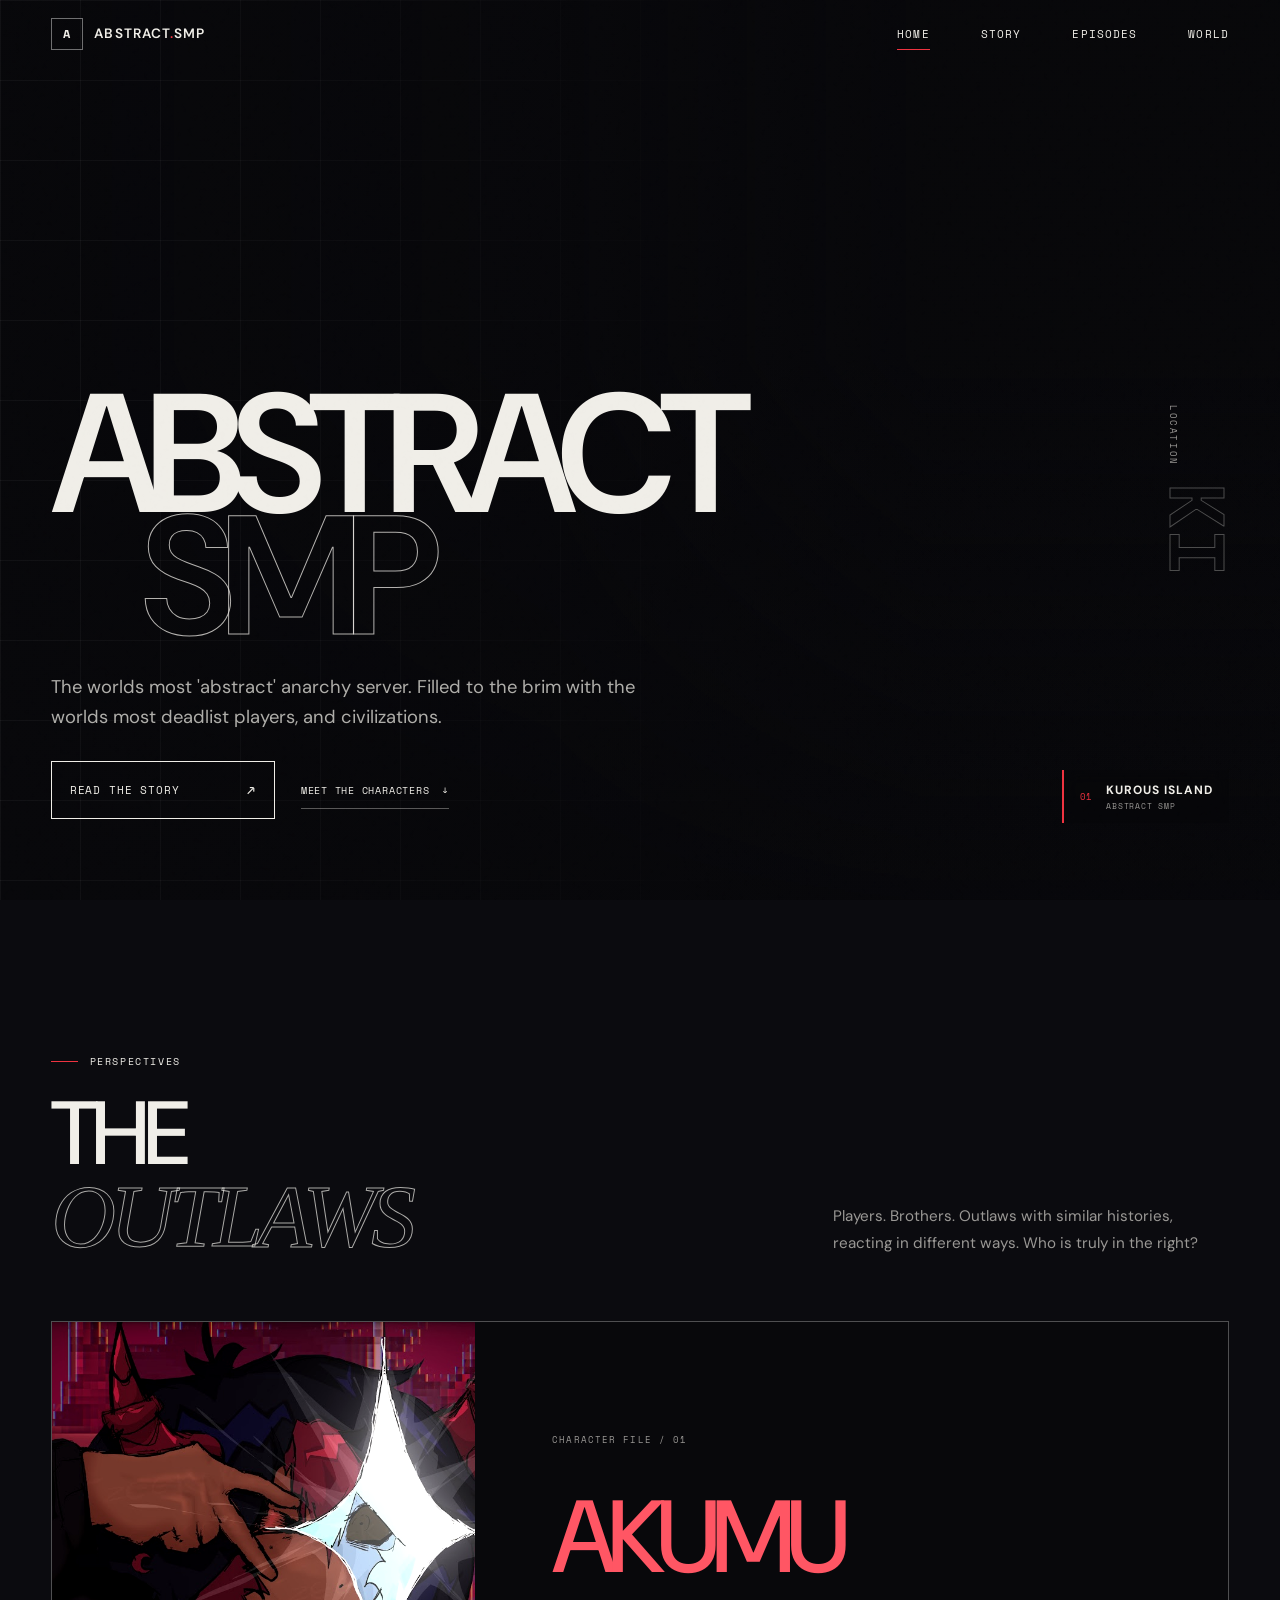
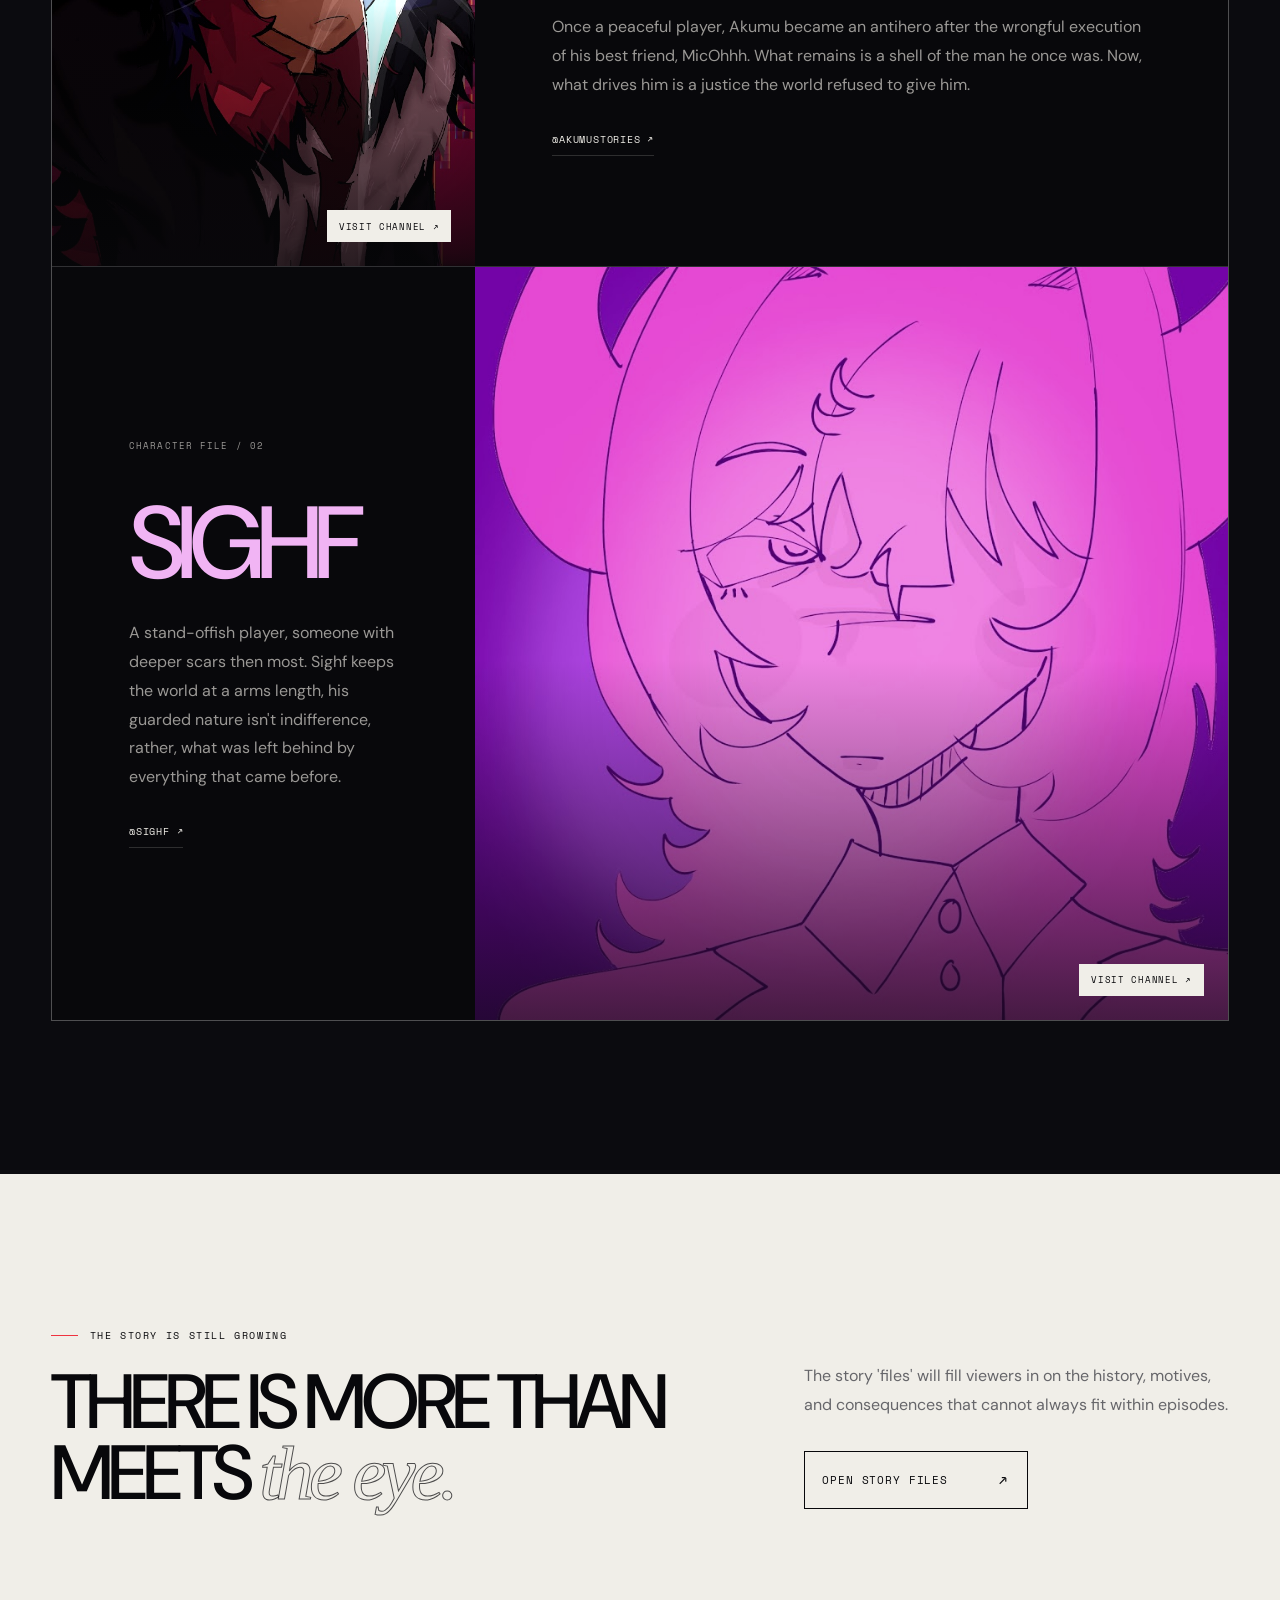
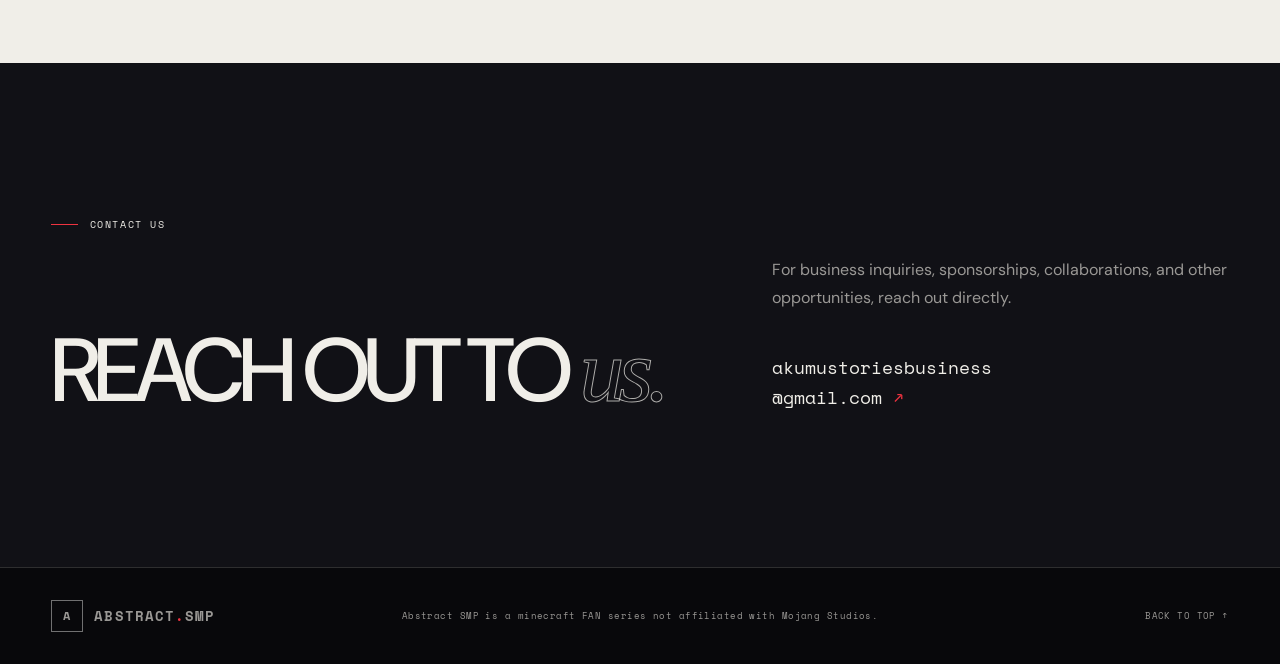
==== commit c53ce32b: "Add files via upload" ====
--- a/index.html
+++ b/index.html
@@ -39,9 +39,8 @@
         <div class="hero-shade home-hero-shade" aria-hidden="true"></div>
         <div class="hero-grid" aria-hidden="true"></div>
         <div class="hero-content">
-          <p class="eyebrow"><span></span> A living story archive</p>
-          <h1 id="hero-title"><span>Beyond</span><span class="outline-text">the videos</span></h1>
-          <p class="hero-copy">The people, places, and unanswered questions of Abstract SMP—documented as the world continues to change.</p>
+          <h1 id="hero-title"><span>ABSTRACT</span><span class="outline-text">SMP</span></h1>
+          <p class="hero-copy">The worlds most 'abstract' anarchy server. Filled to the brim with the worlds most deadlist players, and civilizations.</p>
           <div class="hero-actions">
             <a class="button button-primary" href="story.html">Read the story <span aria-hidden="true">↗</span></a>
             <a class="text-link" href="#characters">Meet the characters <span aria-hidden="true">↓</span></a>
@@ -54,10 +53,10 @@
       <section class="characters-section section" id="characters" aria-labelledby="characters-title">
         <div class="section-heading reveal">
           <div>
-            <p class="eyebrow"><span></span> Two perspectives</p>
-            <h2 id="characters-title">The people<br><em>inside the story.</em></h2>
+            <p class="eyebrow"><span></span> Perspectives</p>
+            <h2 id="characters-title">The<br><em>OUTLAWS</em></h2>
           </div>
-          <p class="section-intro">They entered the same world carrying different histories. What happened next changed them both.</p>
+          <p class="section-intro">Players. Brothers. Outlaws with similar histories, reacting in different ways. Who is truly in the right?</p>
         </div>
 
         <div class="character-grid">
@@ -69,7 +68,7 @@
             <div class="character-copy">
               <p class="character-number">Character file / 01</p>
               <h3>Akumu</h3>
-              <p>Once a peaceful player, Akumu became an antihero after the wrongful execution of his best friend on the server. What remains is someone shaped by grief, driven by a justice the world refused to give him.</p>
+              <p>Once a peaceful player, Akumu became an antihero after the wrongful execution of his best friend, MicOhhh. What remains is a shell of the man he once was. Now, what drives him is a justice the world refused to give him.</p>
               <a href="https://www.youtube.com/@AkumuStories" target="_blank" rel="noopener noreferrer">@AkumuStories <span aria-hidden="true">↗</span></a>
             </div>
           </article>
@@ -82,7 +81,7 @@
             <div class="character-copy">
               <p class="character-number">Character file / 02</p>
               <h3>Sighf</h3>
-              <p>Stand-offish because of the history he carries, Sighf keeps the world at a careful distance. His guarded nature is not indifference—it is the armor left behind by everything that came before.</p>
+              <p>A stand-offish player, someone with deeper scars then most. Sighf keeps the world at a arms length, his guarded nature isn't indifference, rather, what was left behind by everything that came before.</p>
               <a href="https://www.youtube.com/@Sighf" target="_blank" rel="noopener noreferrer">@Sighf <span aria-hidden="true">↗</span></a>
             </div>
           </article>
@@ -92,11 +91,11 @@
       <section class="latest-story section" aria-labelledby="latest-title">
         <div class="latest-story-inner reveal">
           <div>
-            <p class="eyebrow"><span></span> The record is still growing</p>
-            <h2 id="latest-title">There is more to every <em>answer.</em></h2>
+            <p class="eyebrow"><span></span> The story is still growing</p>
+            <h2 id="latest-title">There is more than meets <em>the eye.</em></h2>
           </div>
           <div>
-            <p>New story files will expand on the history, motives, and consequences that cannot always fit inside an episode.</p>
+            <p>The story 'files' will fill viewers in on the history, motives, and consequences that cannot always fit within episodes.</p>
             <a class="button" href="story.html">Open story files <span aria-hidden="true">↗</span></a>
           </div>
         </div>
@@ -105,7 +104,7 @@
       <section class="contact-section section" id="contact" aria-labelledby="contact-title">
         <p class="eyebrow reveal"><span></span> Contact us</p>
         <div class="contact-layout reveal">
-          <h2 id="contact-title">Let’s make something <em>memorable.</em></h2>
+          <h2 id="contact-title">Reach out to <em>us.</em></h2>
           <div class="contact-copy">
             <p>For business inquiries, sponsorships, collaborations, and other opportunities, reach out directly.</p>
             <a class="contact-email" href="mailto:akumustoriesbusiness@gmail.com?subject=Abstract%20SMP%20Inquiry">akumustoriesbusiness<br>@gmail.com <span aria-hidden="true">↗</span></a>
@@ -116,7 +115,7 @@
 
     <footer class="site-footer">
       <a class="brand" href="index.html"><span class="brand-mark" aria-hidden="true">A</span><span>Abstract<span class="brand-dot">.</span>SMP</span></a>
-      <p>Fan-made series hub. Not affiliated with Mojang Studios.</p>
+      <p>Abstract SMP is a minecraft FAN series not affiliated with Mojang Studios.</p>
       <a href="#top">Back to top ↑</a>
     </footer>
   </body>
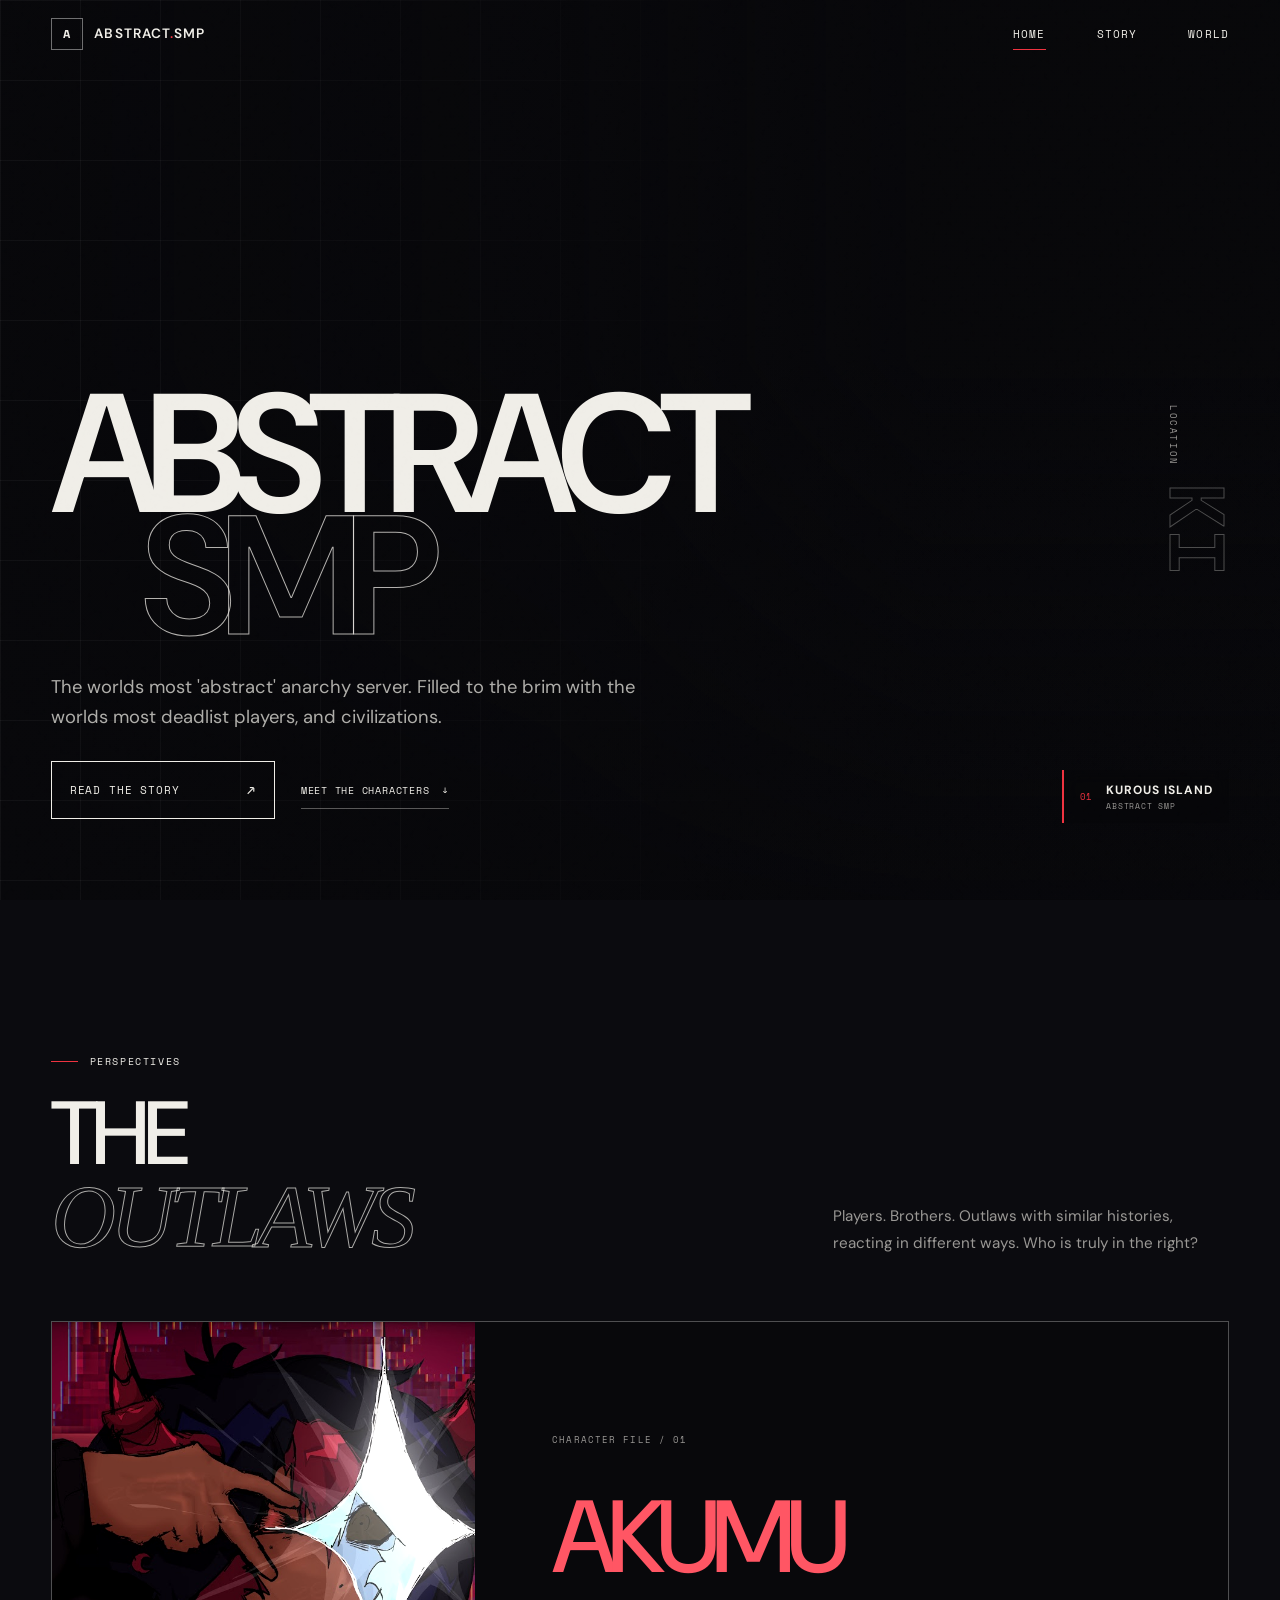
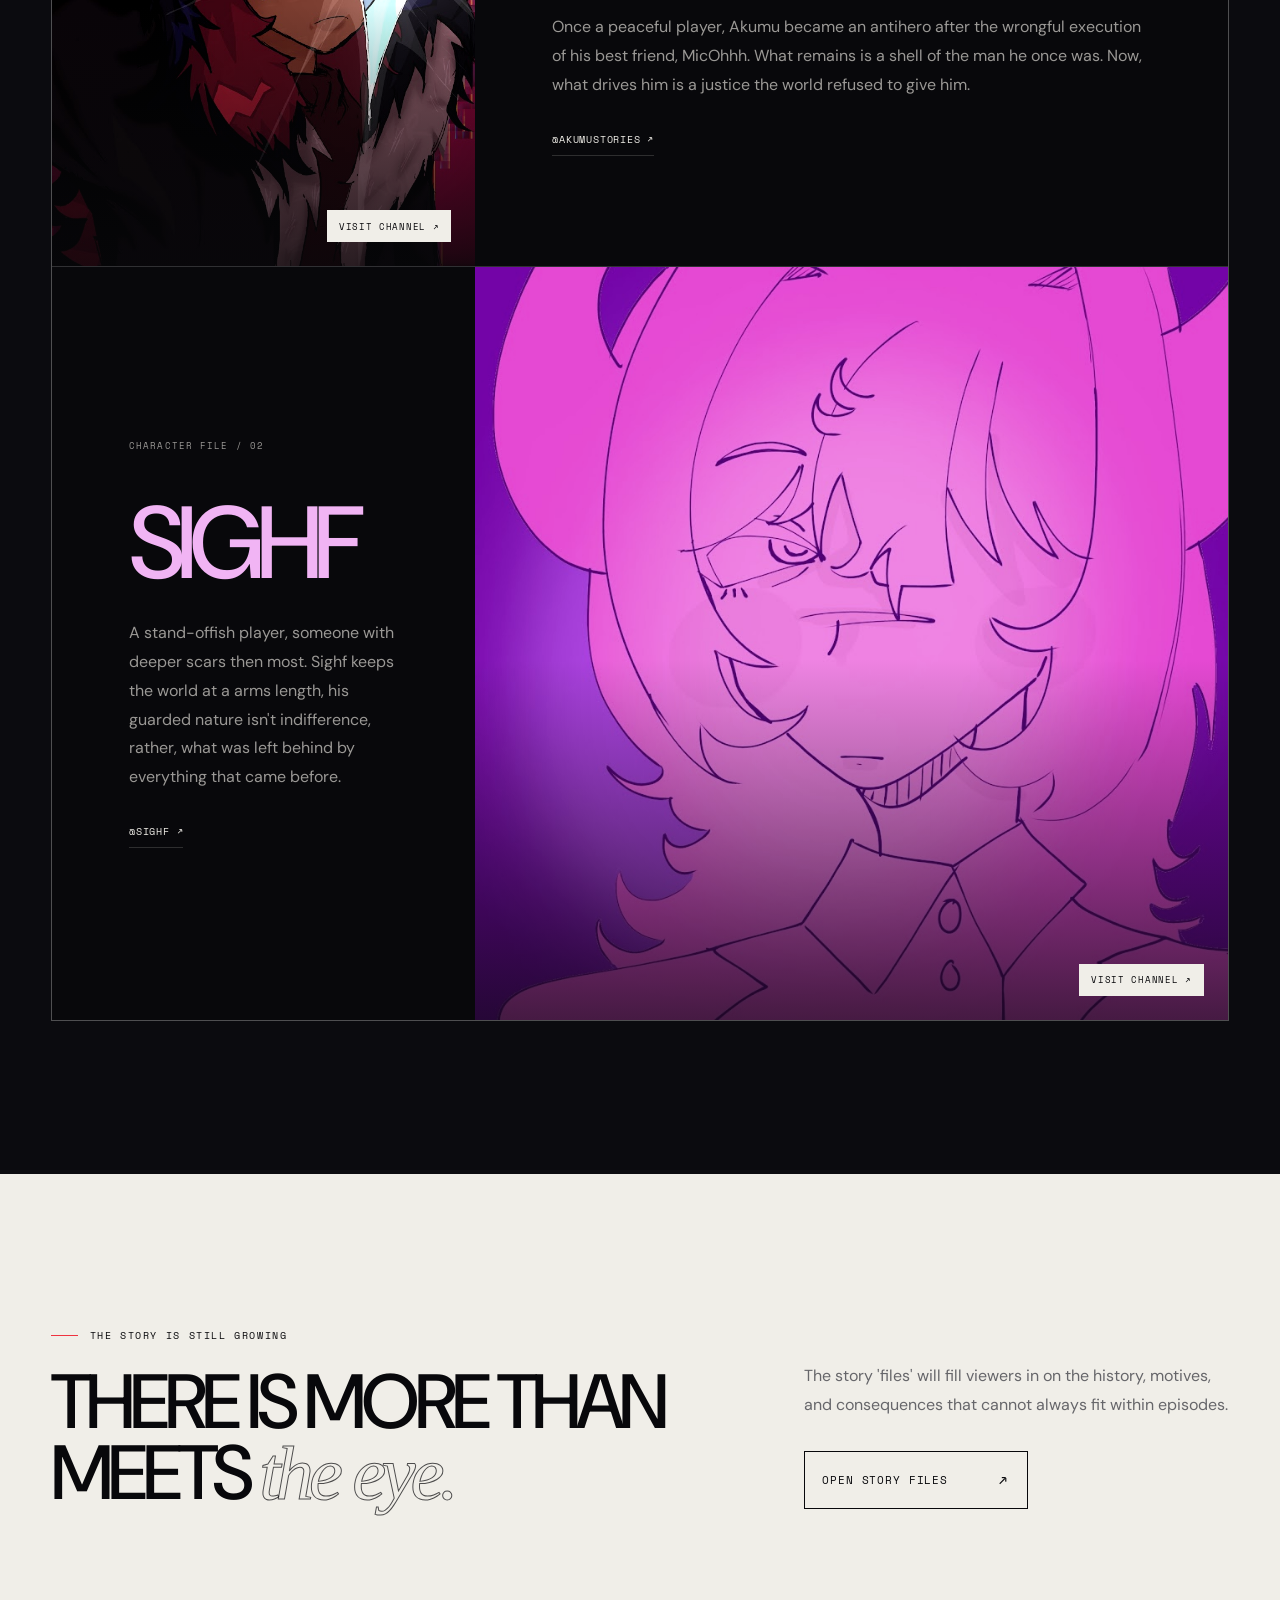
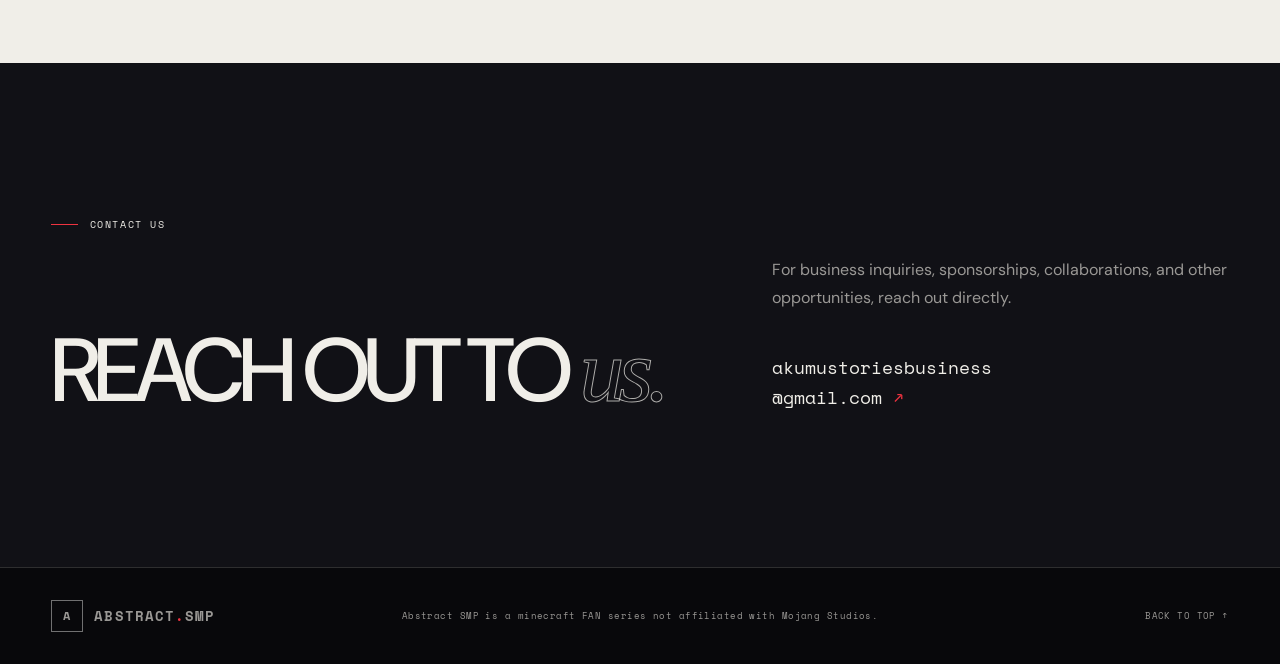
==== commit eb4d6e55: "Add files via upload" ====
--- a/index.html
+++ b/index.html
@@ -28,7 +28,6 @@
       <nav class="site-nav" id="site-nav" aria-label="Main navigation" data-nav>
         <a class="is-current" href="index.html" aria-current="page">Home</a>
         <a href="story.html">Story</a>
-        <a href="episodes.html">Episodes</a>
         <a href="world.html">World</a>
       </nav>
     </header>
--- a/assets/css/styles.css
+++ b/assets/css/styles.css
@@ -100,57 +100,11 @@
 .section h2 { margin: 0; font-size: clamp(3rem, 7vw, 7rem); font-weight: 500; letter-spacing: -.065em; line-height: .92; text-transform: uppercase; }
 .section h2 em { color: transparent; font-family: Georgia, serif; font-weight: 400; text-transform: none; -webkit-text-stroke: 1px rgba(240,238,232,.7); }
 .section-intro { max-width: 31rem; margin: 0; color: var(--muted); font-size: .95rem; line-height: 1.8; }
-.archive { border-top: 1px solid var(--line); }
-.filter-bar { display: flex; margin-bottom: 2.5rem; border-block: 1px solid var(--line); }
-.filter-button { display: flex; flex: 1; justify-content: space-between; padding: 1rem 1.2rem; border: 0; border-right: 1px solid var(--line); background: none; color: var(--muted); cursor: pointer; font-family: var(--font-mono); font-size: .66rem; letter-spacing: .08em; text-transform: uppercase; transition: background .2s, color .2s; }
-.filter-button:last-child { border-right: 0; }
-.filter-button:hover, .filter-button.is-active { background: var(--paper); color: var(--ink); }
-.filter-button span { opacity: .55; }
-.episode-grid { display: grid; grid-template-columns: repeat(2, 1fr); gap: clamp(2rem, 5vw, 5rem) 1.2rem; }
-.episode-card { min-width: 0; transition: opacity .3s, transform .3s; }
-.episode-card.is-hidden { display: none; }
-.episode-image { position: relative; aspect-ratio: 16/9; overflow: hidden; background: #151519; }
-.episode-image::after { position: absolute; inset: 0; border: 1px solid rgba(255,255,255,.1); content: ""; }
-.episode-image img { width: 100%; height: 100%; object-fit: cover; filter: saturate(.82) contrast(1.04); transition: transform .65s cubic-bezier(.2,.8,.2,1), filter .3s; }
-.episode-card:hover img { transform: scale(1.035); filter: saturate(1) contrast(1.04); }
-.episode-number { position: absolute; z-index: 1; top: .8rem; left: .8rem; padding: .4rem .55rem; background: rgba(8,8,11,.75); backdrop-filter: blur(6px); font-family: var(--font-mono); font-size: .55rem; letter-spacing: .1em; }
-.episode-meta { display: grid; grid-template-columns: 1fr auto auto; align-items: center; gap: 1rem; padding: 1.15rem .2rem; border-bottom: 1px solid var(--line); }
-.episode-meta > span:first-child { color: var(--muted); font-family: var(--font-mono); font-size: .6rem; letter-spacing: .12em; text-transform: uppercase; }
-.episode-meta h3 { margin: 0; font-size: .9rem; font-weight: 500; text-transform: uppercase; }
-.arrow { transition: transform .2s; }
-.episode-card:hover .arrow { transform: translate(3px, -3px); }
-
-.world { display: grid; grid-template-columns: 1.05fr .95fr; gap: clamp(3rem, 8vw, 8rem); align-items: center; background: var(--paper); color: var(--ink); }
-.world-image { position: relative; }
-.world-image::before { position: absolute; z-index: 1; inset: 1rem; border: 1px solid rgba(255,255,255,.35); content: ""; pointer-events: none; }
-.world-image img { width: 100%; aspect-ratio: 4/5; object-fit: cover; filter: grayscale(.35) contrast(1.1); }
-.coordinate { position: absolute; z-index: 2; right: 1.5rem; bottom: 1.5rem; padding: .5rem .65rem; background: var(--ink); color: var(--paper); font-family: var(--font-mono); font-size: .5rem; letter-spacing: .1em; }
-.world-copy .eyebrow { margin-bottom: 2.5rem; }
-.world-copy h2 { font-size: clamp(3rem, 6vw, 6.5rem); }
-.world-copy h2 em { -webkit-text-stroke-color: rgba(8,8,11,.7); }
-.world-copy > p:not(.eyebrow) { max-width: 31rem; margin: 2.5rem 0; color: #67676b; font-size: 1rem; line-height: 1.8; }
-.world-stats { display: grid; grid-template-columns: repeat(3, 1fr); border-block: 1px solid rgba(8,8,11,.16); }
-.world-stats div { display: flex; flex-direction: column; gap: .4rem; padding: 1.2rem .6rem; border-right: 1px solid rgba(8,8,11,.16); }
-.world-stats div:last-child { border: 0; }
-.world-stats strong { font-family: var(--font-mono); font-size: 1.25rem; }
-.world-stats span { color: #777; font-size: .65rem; text-transform: uppercase; }
-
-.creators { display: grid; grid-template-columns: .8fr 1.2fr; gap: clamp(3rem, 8vw, 8rem); }
-.creator-title { position: sticky; top: 8rem; align-self: start; }
-.creator-title h2 { font-size: clamp(2.8rem, 5vw, 5rem); }
-.creator-list { border-top: 1px solid var(--line); }
-.creator { position: relative; display: grid; grid-template-columns: 3rem 1fr auto; align-items: center; min-height: 12rem; padding: 1.5rem; border-bottom: 1px solid var(--line); overflow: hidden; transition: background .25s, color .25s; }
-.creator:hover { background: var(--paper); color: var(--ink); }
-.creator-id { align-self: start; font-family: var(--font-mono); font-size: .55rem; }
-.creator h3 { margin: 0; font-size: clamp(2.5rem, 6vw, 5.5rem); font-weight: 500; letter-spacing: -.06em; text-transform: uppercase; }
-.creator p { margin: .4rem 0 0; color: var(--muted); font-family: var(--font-mono); font-size: .55rem; letter-spacing: .1em; text-transform: uppercase; }
-.creator-symbol { color: transparent; font-family: var(--font-mono); font-size: 6rem; -webkit-text-stroke: 1px rgba(154,152,149,.25); transition: transform .3s; }
-.creator:hover .creator-symbol { transform: rotate(-6deg) scale(1.08); }
-
 .site-footer { display: grid; grid-template-columns: 1fr auto 1fr; align-items: center; gap: 2rem; padding: 2rem var(--page-padding); border-top: 1px solid var(--line); color: var(--muted); font-family: var(--font-mono); font-size: .55rem; letter-spacing: .05em; }
 .site-footer > a:last-child { justify-self: end; text-transform: uppercase; }
 .reveal { opacity: 0; transform: translateY(28px); transition: opacity .7s ease, transform .7s cubic-bezier(.2,.8,.2,1); }
 .reveal.is-visible { opacity: 1; transform: none; }
+.reveal:target { opacity: 1; transform: none; }
 
 /* Home: character profiles */
 .characters-section { background: #0b0b0f; }
@@ -188,34 +142,128 @@
 
 /* Story page */
 .inner-page { padding-top: 4rem; }
-.page-intro { min-height: 72vh; display: flex; flex-direction: column; justify-content: flex-end; border-bottom: 1px solid var(--line); }
-.page-intro-grid { display: grid; grid-template-columns: 1.15fr .85fr; gap: clamp(3rem, 8vw, 8rem); align-items: end; }
-.page-intro h1 { margin: 0; font-size: clamp(5rem, 13vw, 13rem); font-weight: 500; letter-spacing: -.085em; line-height: .7; text-transform: uppercase; }
-.page-intro h1 em { color: transparent; font-family: Georgia, serif; font-weight: 400; text-transform: none; -webkit-text-stroke: 1px rgba(240,238,232,.7); }
-.page-intro-grid > div p { color: var(--muted); line-height: 1.8; }
-.status-pill { display: inline-flex; align-items: center; gap: .6rem; margin-top: 1rem; padding: .55rem .8rem; border: 1px solid var(--line); font-family: var(--font-mono); font-size: .52rem; letter-spacing: .12em; text-transform: uppercase; }
-.status-pill i { width: .45rem; height: .45rem; border-radius: 50%; background: #61df83; box-shadow: 0 0 12px #61df83; }
-.ledger-heading { display: grid; grid-template-columns: .55fr 1.45fr; align-items: end; margin-bottom: 4rem; }
-.ledger-heading h2 { font-size: clamp(3rem, 6vw, 6rem); }
-.story-entry { display: grid; grid-template-columns: .55fr 1.2fr .25fr; gap: clamp(1.5rem, 4vw, 4rem); padding: 3rem 0; border-top: 1px solid var(--line); }
-.story-entry:last-child { border-bottom: 1px solid var(--line); }
-.entry-meta { display: grid; grid-template-columns: repeat(3, auto); align-content: start; gap: .6rem; }
-.entry-meta span { color: var(--muted); font-family: var(--font-mono); font-size: .5rem; letter-spacing: .08em; text-transform: uppercase; }
-.entry-body { max-width: 48rem; }
-.entry-kicker { margin: 0 0 1rem; color: var(--red) !important; font-family: var(--font-mono); font-size: .55rem !important; letter-spacing: .1em; text-transform: uppercase; }
-.entry-body h3 { margin: 0; font-size: clamp(2rem, 4vw, 4.2rem); font-weight: 500; letter-spacing: -.05em; text-transform: uppercase; }
-.entry-body > p:not(.entry-kicker) { color: var(--muted); line-height: 1.9; }
-.entry-body > a { display: inline-block; margin-top: 1rem; border-bottom: 1px solid var(--line); font-family: var(--font-mono); font-size: .58rem; text-transform: uppercase; }
-.entry-status { align-self: start; justify-self: end; color: #61df83; font-family: var(--font-mono); font-size: .5rem; letter-spacing: .08em; text-transform: uppercase; }
-.entry-pending { color: #e6b862; }
-.questions-section { display: grid; grid-template-columns: .9fr 1.1fr; gap: clamp(3rem, 9vw, 9rem); background: var(--paper); color: var(--ink); }
-.questions-copy h2 { font-size: clamp(3rem, 5.5vw, 5.5rem); }
-.questions-copy h2 em { -webkit-text-stroke-color: rgba(8,8,11,.7); }
-.questions-copy > p:last-child { color: #66666a; line-height: 1.8; }
-.question-list { margin: 0; padding: 0; list-style: none; border-top: 1px solid rgba(8,8,11,.18); }
-.question-list li { display: grid; grid-template-columns: 2.5rem 1fr; gap: 1rem; padding: 1.5rem 0; border-bottom: 1px solid rgba(8,8,11,.18); }
-.question-list span { color: var(--red); font-family: var(--font-mono); font-size: .55rem; }
-.question-list p { margin: 0; font-size: clamp(1rem, 2vw, 1.35rem); line-height: 1.5; }
+
+/* Story timeline */
+.timeline-section { overflow: hidden; background: #0b0b0f; }
+.timeline-heading { display: grid; grid-template-columns: 1.25fr .75fr; gap: clamp(3rem, 8vw, 8rem); align-items: end; margin-bottom: clamp(7rem, 13vw, 13rem); }
+.timeline-heading h2 { font-size: clamp(3rem, 6.5vw, 6.5rem); }
+.timeline-heading > p { max-width: 34rem; margin: 0; color: var(--muted); line-height: 1.8; }
+.timeline { position: relative; max-width: 1320px; margin: 0 auto; }
+.timeline-spine { position: absolute; z-index: 0; top: 0; bottom: 2rem; left: 50%; width: 1px; background: linear-gradient(to bottom, transparent, rgba(240,238,232,.25) 4rem, rgba(240,238,232,.25) calc(100% - 4rem), transparent); transform: translateX(-50%); }
+.timeline-spine::after { position: absolute; top: 0; left: -2px; width: 5px; height: 12rem; background: linear-gradient(var(--red), transparent); content: ""; opacity: .8; }
+.timeline-row { position: relative; z-index: 1; display: grid; grid-template-columns: minmax(0, 1fr) 6rem minmax(0, 1fr); align-items: start; margin-bottom: clamp(7rem, 12vw, 12rem); }
+.timeline-node { position: relative; grid-column: 2; display: grid; min-height: 6rem; place-items: start center; }
+.timeline-node > span { display: block; width: .72rem; height: .72rem; margin-top: 3.7rem; border: 2px solid #77777e; border-radius: 50%; background: var(--ink); box-shadow: 0 0 0 .55rem var(--ink); }
+.timeline-node-video > span { border-color: var(--red); background: var(--red); box-shadow: 0 0 0 .5rem var(--ink), 0 0 22px rgba(239,51,64,.5); }
+.timeline-node-locked > span { border-color: #55555c; background: #232329; }
+.timeline-node small { position: absolute; top: 5.3rem; color: var(--muted); font-family: var(--font-mono); font-size: .48rem; }
+.timeline-left > :first-child { grid-column: 1; }
+.timeline-left > .timeline-index { grid-column: 3; }
+.timeline-right > :first-child { grid-column: 1; }
+.timeline-right > :last-child { grid-column: 3; }
+.timeline-dual > .timeline-card:first-child { grid-column: 1; }
+.timeline-dual > .timeline-card:last-child { grid-column: 3; }
+.timeline-index { padding: 3.4rem 1.5rem; color: #66666d; font-family: var(--font-mono); font-size: .5rem; letter-spacing: .1em; line-height: 1.7; text-transform: uppercase; }
+.timeline-left .timeline-index { text-align: left; }
+.timeline-right .timeline-index { text-align: right; }
+.timeline-index > span { display: block; margin-bottom: .45rem; color: var(--red); font-size: .62rem; }
+.prelude-card { position: relative; max-width: 28rem; padding: 1.7rem; border: 1px dashed rgba(240,238,232,.2); background: rgba(8,8,11,.72); }
+.timeline-left .prelude-card { justify-self: end; }
+.timeline-right .prelude-card { justify-self: start; }
+.prelude-card::after, .prelude-card::before, .timeline-card::after, .timeline-card::before { position: absolute; top: 4rem; width: 3rem; height: 1px; background: rgba(240,238,232,.2); content: ""; }
+.timeline-left .prelude-card::after, .timeline-left .timeline-card::after, .timeline-dual .timeline-card:first-child::after { right: -3rem; }
+.timeline-right .prelude-card::before, .timeline-right .timeline-card::before, .timeline-dual .timeline-card:last-child::before { left: -3rem; }
+.prelude-card > span { color: #77777e; font-family: var(--font-mono); font-size: .5rem; letter-spacing: .1em; text-transform: uppercase; }
+.prelude-card h3 { margin: 1rem 0; font-size: clamp(1.5rem, 3vw, 2.5rem); font-weight: 500; letter-spacing: -.04em; text-transform: uppercase; }
+.prelude-card p { margin: 0; color: #77777e; font-size: .85rem; line-height: 1.7; }
+.timeline-era { position: relative; z-index: 2; display: flex; min-height: 17rem; flex-direction: column; align-items: center; justify-content: center; margin: 2rem calc(var(--page-padding) * -1) clamp(9rem, 15vw, 15rem); border-block: 1px solid var(--line); background: rgba(8,8,11,.88); text-align: center; }
+.timeline-era::before { position: absolute; z-index: -1; inset: 0; background: radial-gradient(circle, rgba(239,51,64,.14), transparent 48%); content: ""; }
+.timeline-era span { margin-bottom: 1rem; color: var(--red); font-family: var(--font-mono); font-size: .55rem; letter-spacing: .15em; text-transform: uppercase; }
+.timeline-era strong { color: transparent; font-size: clamp(3rem, 9vw, 9rem); font-weight: 500; letter-spacing: -.07em; line-height: .9; -webkit-text-stroke: 1px rgba(240,238,232,.65); }
+.timeline-card { position: relative; min-width: 0; border: 1px solid var(--line); background: var(--ink); transform-origin: center; transition: border-color .3s, box-shadow .3s, transform .4s cubic-bezier(.2,.8,.2,1); }
+.timeline-left .timeline-card, .timeline-dual .timeline-card:first-child { transform-origin: right center; }
+.timeline-right .timeline-card, .timeline-dual .timeline-card:last-child { transform-origin: left center; }
+.timeline-video:hover, .timeline-video:focus-within { z-index: 3; border-color: rgba(240,238,232,.4); box-shadow: 0 1.5rem 4rem rgba(0,0,0,.38); transform: scale(1.025); }
+.timeline-media { position: relative; display: block; aspect-ratio: 16/9; overflow: hidden; background: #17171c; }
+.timeline-media > img { width: 100%; height: 100%; object-fit: cover; filter: saturate(.8) contrast(1.05); transition: filter .3s, transform .5s cubic-bezier(.2,.8,.2,1); }
+.timeline-video:hover .timeline-media > img, .timeline-video:focus-within .timeline-media > img { filter: saturate(1); transform: scale(1.025); }
+.timeline-media::after { position: absolute; z-index: 2; inset: 0; border: 1px solid rgba(255,255,255,.08); background: linear-gradient(0deg, rgba(8,8,11,.65), transparent 45%); content: ""; pointer-events: none; }
+.play-badge, .locked-badge { position: absolute; z-index: 4; bottom: 1rem; left: 1rem; display: inline-flex; align-items: center; gap: .55rem; padding: .55rem .7rem; background: var(--paper); color: var(--ink); font-family: var(--font-mono); font-size: .5rem; letter-spacing: .08em; text-transform: uppercase; }
+.play-badge i { width: 0; height: 0; border-top: .26rem solid transparent; border-bottom: .26rem solid transparent; border-left: .42rem solid var(--ink); }
+.locked-badge { background: rgba(8,8,11,.82); color: #8a8a90; backdrop-filter: blur(6px); }
+.preview-label { position: absolute; z-index: 4; right: 1rem; bottom: 1rem; color: rgba(240,238,232,.7); font-family: var(--font-mono); font-size: .45rem; letter-spacing: .08em; text-transform: uppercase; opacity: 0; transition: opacity .2s; }
+.timeline-video:hover .preview-label { opacity: 1; }
+.timeline-preview { position: absolute; z-index: 1; inset: 0; pointer-events: none; }
+.timeline-preview iframe { width: 100%; height: 100%; border: 0; pointer-events: none; }
+.timeline-video.is-previewing .play-badge { opacity: 0; }
+.timeline-card-title { padding: 1.35rem 1.25rem 1.5rem; }
+.timeline-card-title > span { color: var(--red); font-family: var(--font-mono); font-size: .5rem; letter-spacing: .1em; text-transform: uppercase; }
+.timeline-card-title h3 { margin: .75rem 0 0; font-size: clamp(1.25rem, 2.35vw, 2.25rem); font-weight: 500; letter-spacing: -.045em; line-height: 1.05; text-transform: uppercase; }
+.timeline-card-title h3 em { color: transparent; font-family: inherit; font-style: normal; -webkit-text-stroke: 1px rgba(240,238,232,.65); }
+.episode-summary { border-top: 1px solid var(--line); }
+.episode-summary summary { display: flex; align-items: center; justify-content: space-between; padding: 1rem 1.25rem; cursor: pointer; color: var(--muted); font-family: var(--font-mono); font-size: .52rem; letter-spacing: .1em; list-style: none; text-transform: uppercase; }
+.episode-summary summary::-webkit-details-marker { display: none; }
+.episode-summary summary i { position: relative; width: .75rem; height: .75rem; }
+.episode-summary summary i::before, .episode-summary summary i::after { position: absolute; top: 50%; left: 0; width: 100%; height: 1px; background: currentColor; content: ""; transition: transform .2s; }
+.episode-summary summary i::after { transform: rotate(90deg); }
+.episode-summary[open] summary { color: var(--paper); }
+.episode-summary[open] summary i::after { transform: rotate(0); }
+.episode-summary > div { padding: 0 1.25rem 1.4rem; color: var(--muted); font-size: .82rem; line-height: 1.75; }
+.episode-summary > div p { margin: 0 0 1rem; }
+.episode-summary > div a { display: inline-block; padding-bottom: .25rem; border-bottom: 1px solid var(--line); color: var(--paper); font-family: var(--font-mono); font-size: .5rem; letter-spacing: .08em; text-transform: uppercase; }
+.timeline-locked .timeline-media > img { filter: grayscale(.8) brightness(.48); }
+.timeline-end { position: relative; z-index: 2; display: flex; flex-direction: column; align-items: center; gap: 1rem; padding-top: 2rem; text-align: center; }
+.timeline-end > span { width: 1rem; height: 1rem; border: 1px solid var(--red); background: var(--ink); transform: rotate(45deg); }
+.timeline-end p { margin: 0; font-family: var(--font-mono); font-size: .55rem; letter-spacing: .15em; text-transform: uppercase; }
+
+/* Horizontal timeline track */
+.timeline-page { padding-top: 0; }
+.timeline-page .timeline-section { padding-top: clamp(8rem, 11vw, 10rem); }
+.timeline-heading { margin-bottom: 3rem; }
+.timeline-toolbar { display: flex; align-items: center; justify-content: space-between; gap: 2rem; margin-bottom: 1.25rem; padding-block: .8rem; border-block: 1px solid var(--line); }
+.timeline-toolbar > p { margin: 0; color: var(--muted); font-family: var(--font-mono); font-size: .52rem; letter-spacing: .08em; text-transform: uppercase; }
+.timeline-toolbar > p span { margin-right: .6rem; color: var(--red); font-size: .9rem; }
+.timeline-toolbar > div { display: flex; align-items: center; }
+.timeline-control, .sound-toggle { min-height: 2.5rem; border: 1px solid var(--line); background: transparent; cursor: pointer; transition: background .2s, color .2s, border-color .2s; }
+.timeline-control { width: 2.75rem; margin-left: -1px; font-size: 1rem; }
+.sound-toggle { display: inline-flex; align-items: center; gap: .55rem; margin-right: .75rem; padding: .6rem .8rem; color: var(--muted); font-family: var(--font-mono); font-size: .5rem; letter-spacing: .08em; text-transform: uppercase; }
+.sound-toggle > span { color: var(--red); }
+.timeline-control:hover, .timeline-control:focus-visible, .sound-toggle:hover, .sound-toggle:focus-visible { border-color: var(--paper); background: var(--paper); color: var(--ink); }
+.sound-toggle[aria-pressed="false"] > span { color: #55555c; }
+.timeline-viewport { margin-inline: calc(var(--page-padding) * -1); padding-inline: var(--page-padding); overflow-x: auto; overflow-y: hidden; cursor: grab; overscroll-behavior-inline: contain; scrollbar-color: var(--red) rgba(240,238,232,.08); scrollbar-width: thin; }
+.timeline-viewport:active { cursor: grabbing; }
+.timeline-viewport:focus-visible { outline: 1px solid var(--red); outline-offset: -1px; }
+.timeline-viewport::-webkit-scrollbar { height: .55rem; }
+.timeline-viewport::-webkit-scrollbar-track { background: rgba(240,238,232,.08); }
+.timeline-viewport::-webkit-scrollbar-thumb { background: var(--red); }
+.timeline { display: flex; width: max-content; max-width: none; min-width: 100%; margin: 0; padding-inline: 1rem 5rem; }
+.timeline-spine { top: 50%; right: 0; bottom: auto; left: 0; width: auto; height: 1px; background: linear-gradient(to right, transparent, rgba(240,238,232,.28) 4rem, rgba(240,238,232,.28) calc(100% - 4rem), transparent); transform: none; }
+.timeline-spine::after { top: -2px; left: 0; width: 12rem; height: 5px; background: linear-gradient(90deg, var(--red), transparent); }
+.timeline-row { flex: 0 0 clamp(330px, 29vw, 420px); grid-template: minmax(0, 1fr) 6rem minmax(0, 1fr) / minmax(0, 1fr); height: 1120px; margin: 0 1.5rem; }
+.timeline-node { grid-column: 1; grid-row: 2; min-height: 0; place-items: center; }
+.timeline-node > span { margin-top: 0; }
+.timeline-node small { top: calc(50% + 1rem); }
+.timeline-left > :first-child { grid-column: 1; grid-row: 1; align-self: end; }
+.timeline-left > .timeline-node { grid-column: 1; grid-row: 2; }
+.timeline-left > .timeline-index { grid-column: 1; grid-row: 3; align-self: start; text-align: center; }
+.timeline-right > :first-child { grid-column: 1; grid-row: 1; align-self: end; text-align: center; }
+.timeline-right > .timeline-node { grid-column: 1; grid-row: 2; }
+.timeline-right > :last-child { grid-column: 1; grid-row: 3; align-self: start; }
+.timeline-dual > .timeline-card:first-child { grid-column: 1; grid-row: 1; align-self: end; }
+.timeline-dual > .timeline-node { grid-column: 1; grid-row: 2; }
+.timeline-dual > .timeline-card:last-child { grid-column: 1; grid-row: 3; align-self: start; }
+.timeline-index { padding: 1.5rem .5rem; }
+.timeline-left .prelude-card, .timeline-right .prelude-card { width: 100%; max-width: none; justify-self: stretch; }
+.prelude-card::after, .prelude-card::before, .timeline-card::after, .timeline-card::before { top: auto; width: 1px; height: 3rem; }
+.timeline-left .prelude-card::after, .timeline-left .timeline-card::after, .timeline-dual .timeline-card:first-child::after { right: auto; bottom: -3rem; left: 50%; }
+.timeline-right .prelude-card::before, .timeline-right .timeline-card::before, .timeline-dual .timeline-card:last-child::before { top: -3rem; left: 50%; }
+.timeline-left .timeline-card, .timeline-right .timeline-card, .timeline-dual .timeline-card:first-child, .timeline-dual .timeline-card:last-child { width: 100%; transform-origin: center; }
+.timeline-era { flex: 0 0 340px; width: 340px; height: 1120px; min-height: 0; margin: 0 2rem; border-block: 0; border-inline: 1px solid var(--line); }
+.timeline-era strong { font-size: clamp(3rem, 5vw, 5.5rem); line-height: .85; writing-mode: vertical-rl; transform: rotate(180deg); }
+.timeline-era::after { position: absolute; top: 50%; right: -2rem; left: -2rem; height: 1px; background: rgba(240,238,232,.3); content: ""; }
+.timeline-era span, .timeline-era strong { position: relative; z-index: 1; }
+.timeline-end { flex: 0 0 240px; height: 1120px; justify-content: center; padding-top: 0; }
+.timeline-card-title h3 { font-size: clamp(1.25rem, 2vw, 2rem); }
 
 /* World page */
 .world-hero { position: relative; min-height: 100svh; display: flex; align-items: flex-end; padding: 8rem var(--page-padding) clamp(4rem, 9vh, 7rem); isolation: isolate; overflow: hidden; }
@@ -258,19 +306,17 @@
   .outline-text { margin-left: 8%; }
   .hero-index { top: 20%; }
   .scroll-cue { display: none; }
-  .section-heading, .world, .creators { grid-template-columns: 1fr; }
-  .latest-story-inner, .contact-layout, .page-intro-grid, .questions-section, .location-record { grid-template-columns: 1fr; }
+  .section-heading { grid-template-columns: 1fr; }
+  .latest-story-inner, .contact-layout, .location-record { grid-template-columns: 1fr; }
   .section-heading { align-items: start; }
-  .episode-grid { gap-block: 2.5rem; }
-  .creator-title { position: static; }
   .character-card { grid-template-columns: 1fr 1.25fr; min-height: 28rem; }
   .character-portrait { min-height: 24rem; }
   .character-copy { padding: 2rem; }
   .character-copy h3 { font-size: clamp(3rem, 10vw, 5rem); }
-  .story-entry { grid-template-columns: 1fr; }
-  .entry-meta { justify-content: start; }
-  .entry-status { justify-self: start; }
-  .ledger-heading { grid-template-columns: 1fr; }
+  .timeline-heading { grid-template-columns: 1fr; margin-bottom: 3rem; }
+  .timeline-row { flex-basis: min(78vw, 370px); height: 1040px; margin-inline: 1rem; }
+  .timeline-era { height: 1040px; }
+  .timeline-end { height: 1040px; }
   .registry-grid { grid-template-columns: 1fr; }
   .registry-card { min-height: 13rem; }
   .site-footer { grid-template-columns: 1fr auto; }
@@ -287,17 +333,20 @@
   .home-hero .hero-copy { max-width: 100%; font-size: .9rem; }
   .hero-actions { align-items: flex-start; flex-direction: column; }
   .location-label { display: none; }
-  .episode-grid { grid-template-columns: 1fr; }
-  .filter-button { padding-inline: .65rem; }
-  .filter-button span { display: none; }
-  .world-stats { grid-template-columns: 1fr; }
-  .world-stats div { flex-direction: row; align-items: baseline; border-right: 0; border-bottom: 1px solid rgba(8,8,11,.16); }
-  .creator { min-height: 9rem; grid-template-columns: 2rem 1fr auto; padding-inline: .5rem; }
-  .creator-symbol { font-size: 3rem; }
   .character-card { grid-template-columns: 1fr; }
   .character-sighf .character-portrait, .character-sighf .character-copy { grid-column: 1; grid-row: auto; }
   .character-portrait { min-height: 23rem; }
-  .page-intro h1, .world-hero h1 { font-size: clamp(4rem, 22vw, 7rem); }
+  .world-hero h1 { font-size: clamp(4rem, 22vw, 7rem); }
+  .timeline-heading h2 { font-size: clamp(2.7rem, 14vw, 4rem); }
+  .timeline-toolbar { align-items: flex-start; flex-direction: column; gap: .8rem; }
+  .timeline-toolbar > div { align-self: stretch; }
+  .sound-toggle { flex: 1; justify-content: center; }
+  .timeline-row { flex-basis: 82vw; height: 980px; margin-inline: .7rem; }
+  .timeline-era { flex-basis: 68vw; width: 68vw; height: 980px; }
+  .timeline-end { height: 980px; }
+  .timeline-card-title { padding-inline: 1rem; }
+  .timeline-card-title h3 { font-size: 1.35rem; }
+  .preview-label { display: none; }
   .record-fields { grid-template-columns: 1fr; }
   .record-fields div { border-right: 0; border-bottom: 1px solid var(--line); }
   .site-footer { gap: 1rem; }
